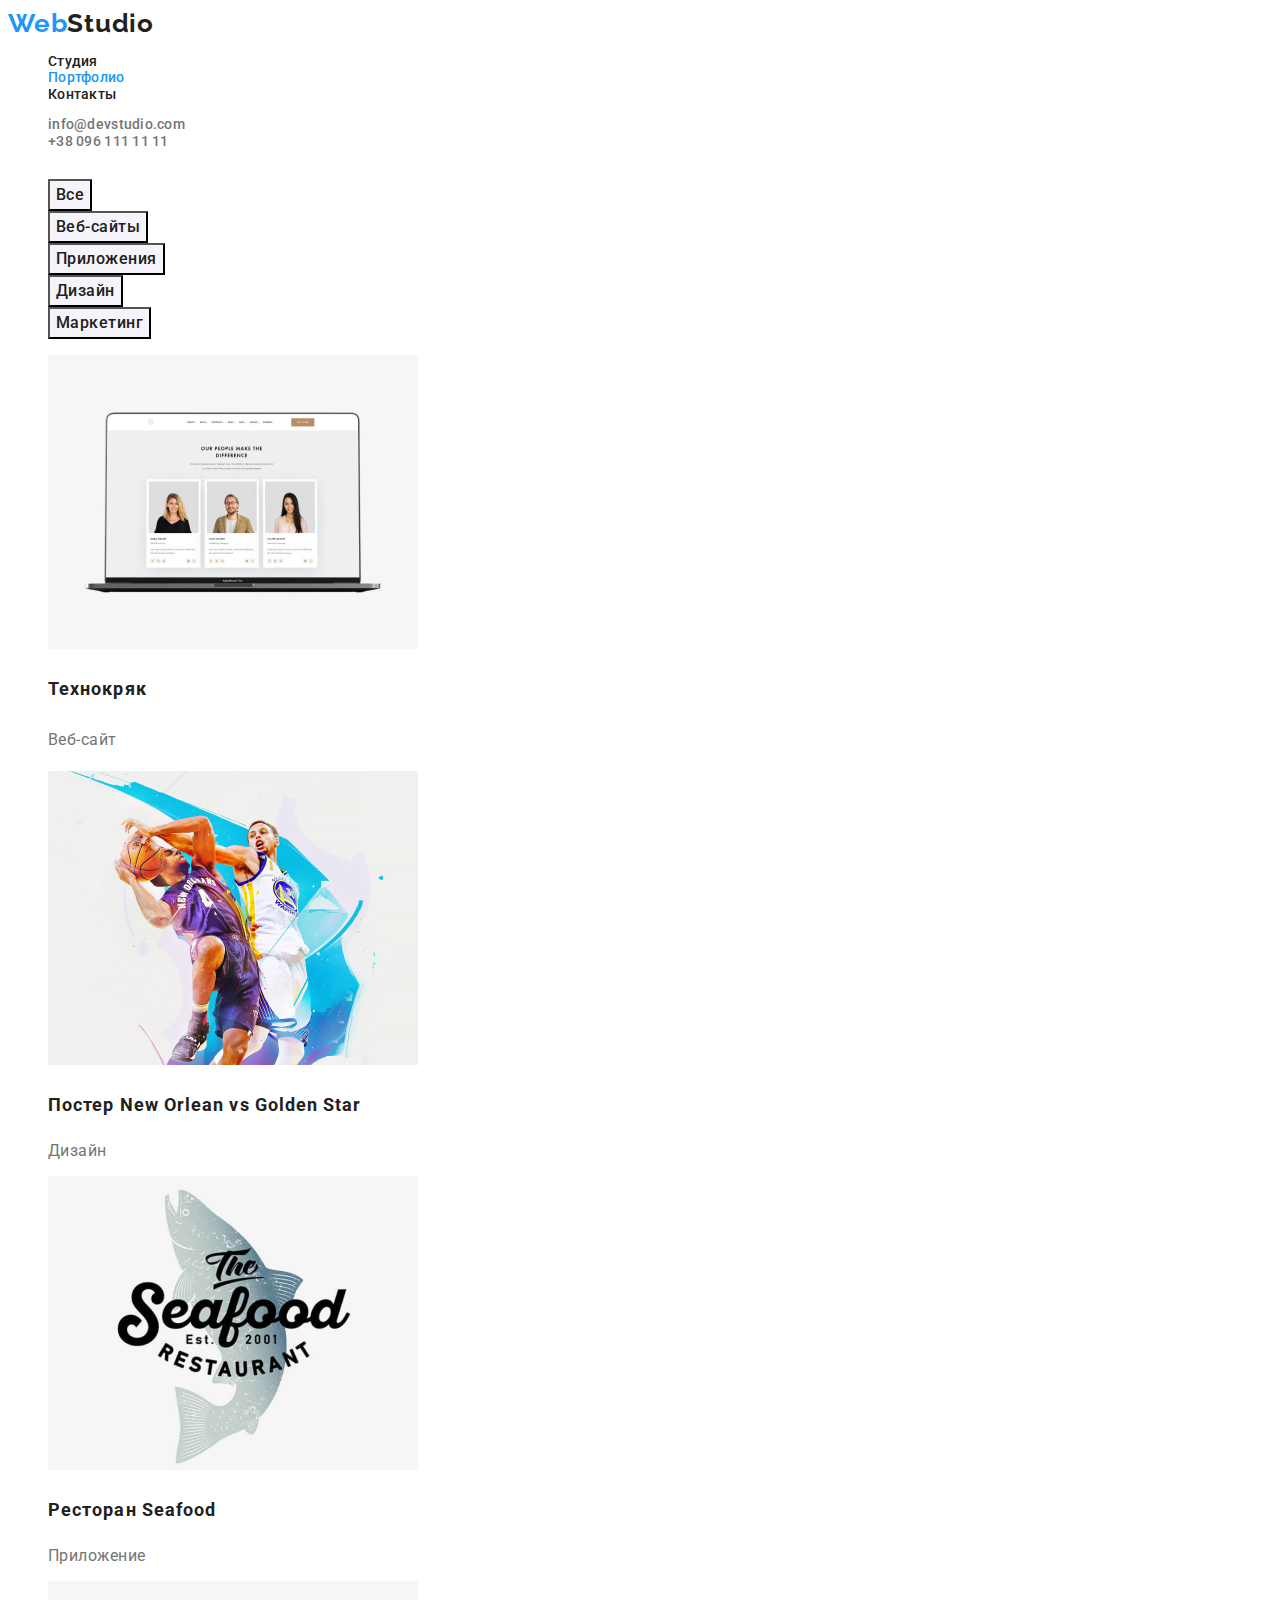
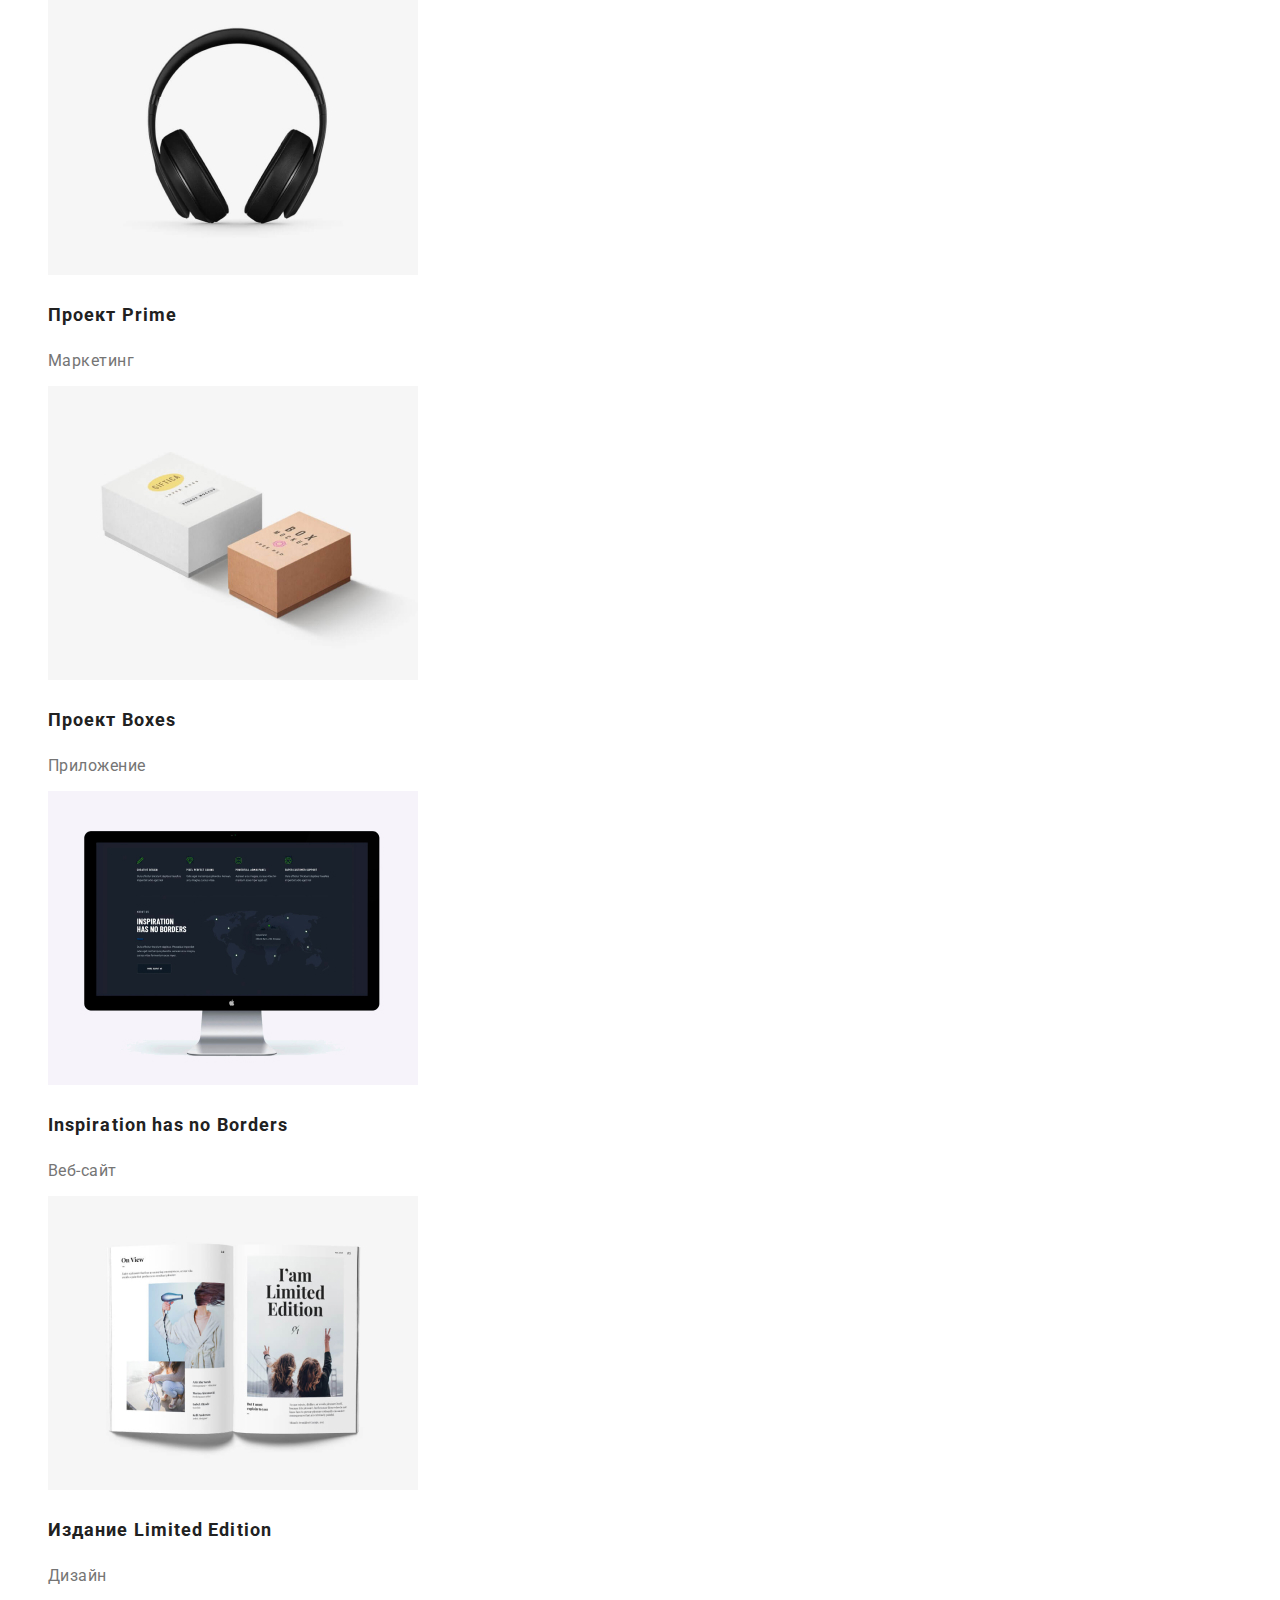
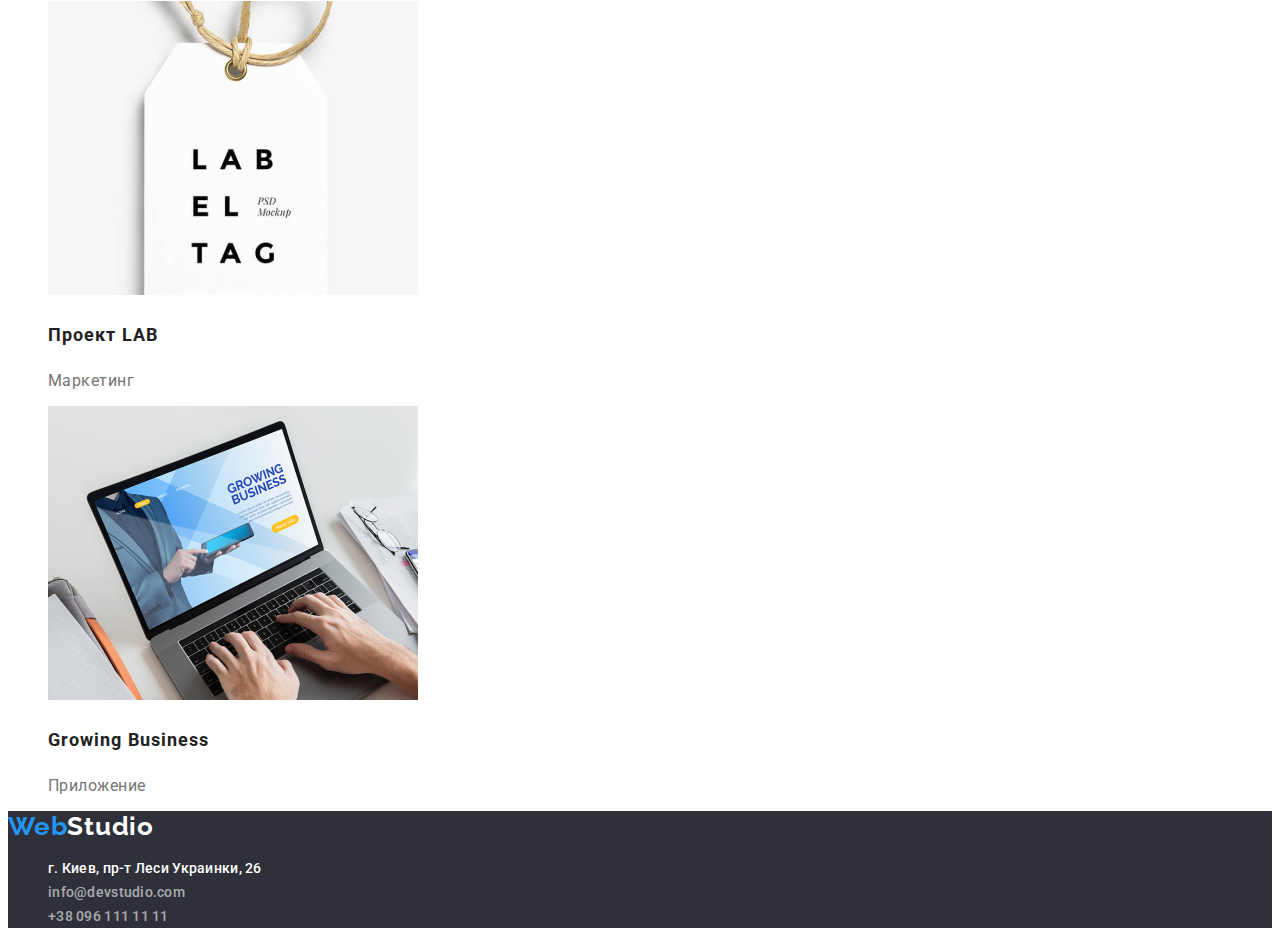
==== portfolio.html @ 6da83bcd "start" ====
<!DOCTYPE html>
<html lang="ru">
<head>
    <meta charset="UTF-8">
    <meta name="viewport" content="width=device-width, initial-scale=1.0">
    <title>HTML</title>
    <link rel="preconnect" href="https://fonts.gstatic.com">
    <link rel="preconnect" href="https://fonts.gstatic.com">
    <link href="https://fonts.googleapis.com/css2?family=Raleway:wght@700&family=Roboto:wght@400;500;700;900&display=swap" rel="stylesheet">
    <link rel="stylesheet" href="./css/style.css">    
</head>
<body>
    <!--Хедер-->
    <header class="page-header">        
        <nav>
            <a class="logo" href=""><span class="logo-blue">Web</span><span class="logo-black">Studio</span></a>
            <ul class="site-nav list">                
                <li><a href="./index.html" class="link">Студия</a></li>
                <li><a href="" class="link current">Портфолио</a></li>
                <li><a href="" class="link">Контакты</a></li>
            </ul>
        </nav>
        <ul class="auth-nav list">
           <li><a href="info@devstudio.com"  class="link">info@devstudio.com</a></li>
           <li><a href="tel:+380961111111"  class="link">+38 096 111 11 11</a></li>
        </ul>

    </header>
    <main>
        <!--Портфолио-->
        <section  class="section">
            <h2 class="section-title"></h2>
            <ul class="site-buttons list">                
                <li><button type="button" class="button"><span>Все</span></button></li>
                <li><button type="button" class="button"><span>Веб-сайты</span></button></li>
                <li><button type="button" class="button"><span>Приложения</span></button></li>
                <li><button type="button" class="button"><span>Дизайн</span></button></li>
                <li><button type="button" class="button"><span>Маркетинг</span></button></li>
            </ul>
            <ul>
                <li>
                    <img src="images/project-tehnokryak.jpg" alt="Технокряк" width="370">
                   <div>
                        <h3 class="section-title-progects">Технокряк</h3>
                        <p class="section-progects-content">Веб-сайт</p>                        
                    </div>
                </li>
                <li>
                    <img src="images/project-New-Orlean-vs-Golden-Star.jpg" alt="Постер New Orlean vs Golden Star" width="370">
                   <div>
                        <h3 class="section-title-progects">Постер New Orlean vs Golden Star</h3>
                        <p>Дизайн</p>                       
                    </div>
                </li>
                <li>
                    <img src="images/project-restoran-Seafood.jpg" alt="Ресторан Seafood" width="370">
                   <div>
                        <h3 class="section-title-progects">Ресторан Seafood</h3>
                        <p>Приложение</p>                        
                    </div>
                </li>
                <li>
                    <img src="images/project-Prime.jpg" alt="Проект Prime" width="370">
                   <div>
                        <h3 class="section-title-progects">Проект Prime</h3>
                        <p>Маркетинг</p>                        
                    </div>
                </li>
                <li>
                    <img src="images/project-Boxes.jpg" alt="Проект Boxes" width="370">
                   <div>
                        <h3 class="section-title-progects">Проект Boxes</h3>
                        <p>Приложение</p>                        
                    </div>
                </li>
                <li>
                    <img src="images/project-Inspiration-has-no-Borders.jpg" alt="Inspiration has no Borders" width="370">
                   <div>
                        <h3 class="section-title-progects">Inspiration has no Borders</h3>
                        <p>Веб-сайт</p>                        
                    </div>
                </li>
                <li>
                    <img src="images/project-izdanie-Limited-Edition.jpg" alt="Издание Limited Edition" width="370">
                   <div>
                        <h3 class="section-title-progects">Издание Limited Edition</h3>
                        <p>Дизайн</p>                        
                    </div>
                </li>
                <li>
                    <img src="images/project-LAB.jpg" alt="Проект LAB" width="370">
                   <div>
                        <h3 class="section-title-progects">Проект LAB</h3>
                        <p>Маркетинг</p>                        
                    </div>
                </li>
                <li>
                    <img src="images/project-Growing-Business.jpg" alt="Growing Business" width="370">
                   <div>
                        <h3 class="section-title-progects">Growing Business</h3>
                        <p>Приложение</p>                        
                    </div>
                </li>
            </ul>
           
        </section>
    </main>
    <!--Подвал-->
    <footer class="page-footer">
        <a class="logo" href=""><span class="logo-blue">Web</span><span class="logo-white">Studio</span></a>
        <address>
            <ul class="footer list">
                 <li><a href="" class="address-link">г. Киев, пр-т Леси Украинки, 26</a></li>                    
                <li><a href="info@devstudio.com" class="link">info@devstudio.com</a></li>
                <li><a href="tel:+380961111111" class="link">+38 096 111 11 11</a></li>
            </ul>
        </address>
    </footer>
</body>
</html>
---- css/style.css ----
/*Цвет лого
черный #000000
синий #2196F3*/

/*цвет основного текста #757575 */

/* Вторичный текст #212121 */

/* фон секции Хедер, карточки команды #FFFFFF */

/*цвет акцента #2196F3 */

/* фон секций Особенности Чем мы занимаемся #E5E5E5
*/

/*вторичный цвет секция наша команда #F5F4FA */

/* задний фон */

/* фон секции Герой, Футер #2F303A */




/* foter
адрес #FFFFFF 100%
ссылки #FFFFFF 60% = rgba(255,255,255,0.6)
*/

:root{
    --primary-text-color: #757575;
    --title-text-color: #212121;
    --blue-color: #2196F3;
    --footer-link: rgba(255,255,255,0.6);
    --primary-white-color: #FFFFFF; 
    --secondary--white-color: #F5F4FA;   
    --third-white-color: #E5E5E5;
    --primary-black-color: #2F303A;
}

body {
    font-family: 'Roboto', 'Roboto Condensed', 'Merriweather Sans', 'Arial', 'Helvetica', 'Tahoma', sans-serif;
    font-weight: normal;
    letter-spacing: 0.03em;
    color: var(--primary-text-color);
    background-color: var(--primary-white-color);
    
}

.logo {
    font-family: 'Raleway', 'EB Garamond', 'Libre Baskerville', serif;
    font-weight: 700;
    font-size: 26px;
    line-height: 1.1925;
    letter-spacing: 0.03em;
}
.page-header .logo-blue { 
    color: var(--blue-color); 
}
.page-header .logo-black {
    color: var(--title-text-color);
 }
.page-footer .logo-blue { 
    color: var(--blue-color);
}
.page-footer .logo-white {
    color: var(--primary-white-color);
 }

ul { list-style: none; }

a { text-decoration: none; } 

/* Site nav */

.list{
    font-weight: 500;
    font-size: 14px;
    line-height: 1.172;
    letter-spacing: 0.02em;
}

.site-nav .link {
    color: var(--title-text-color);
}

.site-nav .link:hover,
.site-nav .link:focus {
    color: var(--blue-color);
}

.site-nav .link.current {
    color: var(--blue-color);
}

.auth-nav .link {
    color: var(--primary-text-color);
}

.auth-nav .link:hover,
.auth-nav .link:focus {
    color: var(--blue-color);
}

/* Hero */

.hero-title {
    font-weight: 900;
    font-size: 44px;
    line-height: 1.364;
    letter-spacing: 0.06em;
    text-transform: uppercase;
    text-align: center;
    color: var(--primary-white-color); 
}

.hero {
    background-color: var(--primary-black-color);
}

/*Button*/


.hero .button,
.hero > span {
    font-family: inherit;
    font-style: normal;
    font-weight: 700;
    font-size: 16px;
    line-height: 1.875;
    letter-spacing: 0.06em; 
    color: var(--primary-white-color);
    background-color: var(--blue-color);
       
}

.hero .button:hover,
.hero .button:focus {
    color: var(--title-text-color);
    background-color: var(--secondary--white-color);
}

/* Features */

.feature-list .title {
    font-weight: 700;
    font-size: 14px;
    line-height: 1.14286;
    text-transform:uppercase;
    color: var(--title-text-color);
    
}

.feature-list .text{
    font-size: 14px;
    line-height: 1.7143;   
}

.section.features,
.section.progects {
    background-color: var(--primary-white-color);
}

/* Чем мы занимаемcя */
.section-title {
    font-weight: 700;
    font-size: 36px;
    line-height: 1.166666666;
    text-align: center;
    color: var(--title-text-color);
}

/* Team */

.card .name{
    font-weight: 500;
    font-size: 16px;
    line-height: 1.1875;
    color: var(--title-text-color);
}

.card .position{
    font-size: 16px;
    line-height: 1.1875;
}
section.team {
    background-color: var(--secondary--white-color);
}

section .card {
    background-color: var(--primary-white-color);
}

/* Footer */

.footer {
    font-style: normal;
    font-size: 14px;
    line-height: 1.7143;
}
.footer .address-link {
    color: var(--primary-white-color);
}
.footer .link {
    color: var(--footer-link);
}

.page-footer {
    background-color: var(--primary-black-color);
}

/* Page-2*/

/* Чем мы занимаемcя */
 
.site-buttons .button,
.site-buttons > span {
    font-family: inherit;
    font-style: normal;
    font-weight: 500;
    font-size: 16px;
    line-height: 1.625;
    letter-spacing: 0.03em;
    color: var(--title-text-color);
    background-color: var(--secondary--white-color);
        
}

 .site-buttons .button:hover,
 .site-buttons .button:focus {
    color: var(--primary-white-color);
    background-color: var(--blue-color);
}

/* Портфолио */

.section-title-progects {
    font-weight: 700;
    font-size: 18px;
    line-height: 2;
    letter-spacing: 0.06em;
    color: var(--title-text-color);
     
}

.section-progects-content{
    font-size: 16px;
    line-height: 1.875;
}
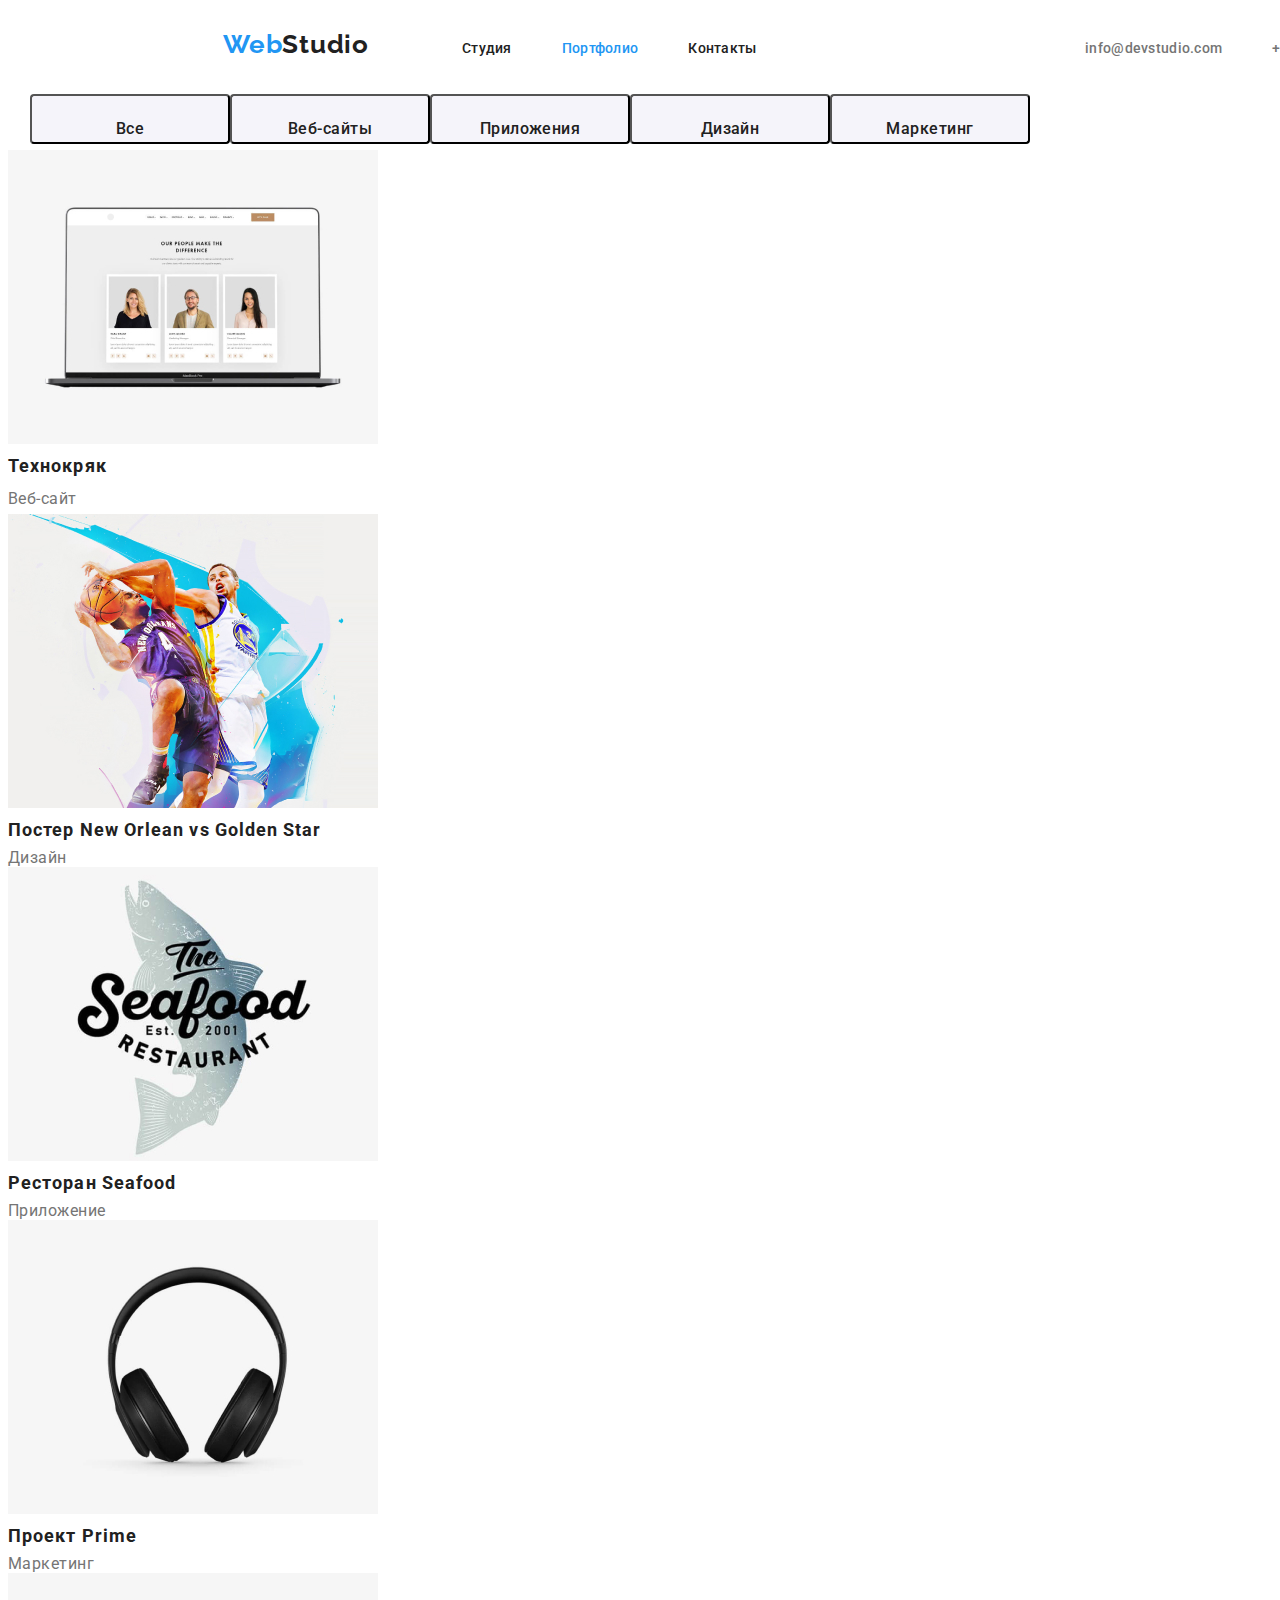
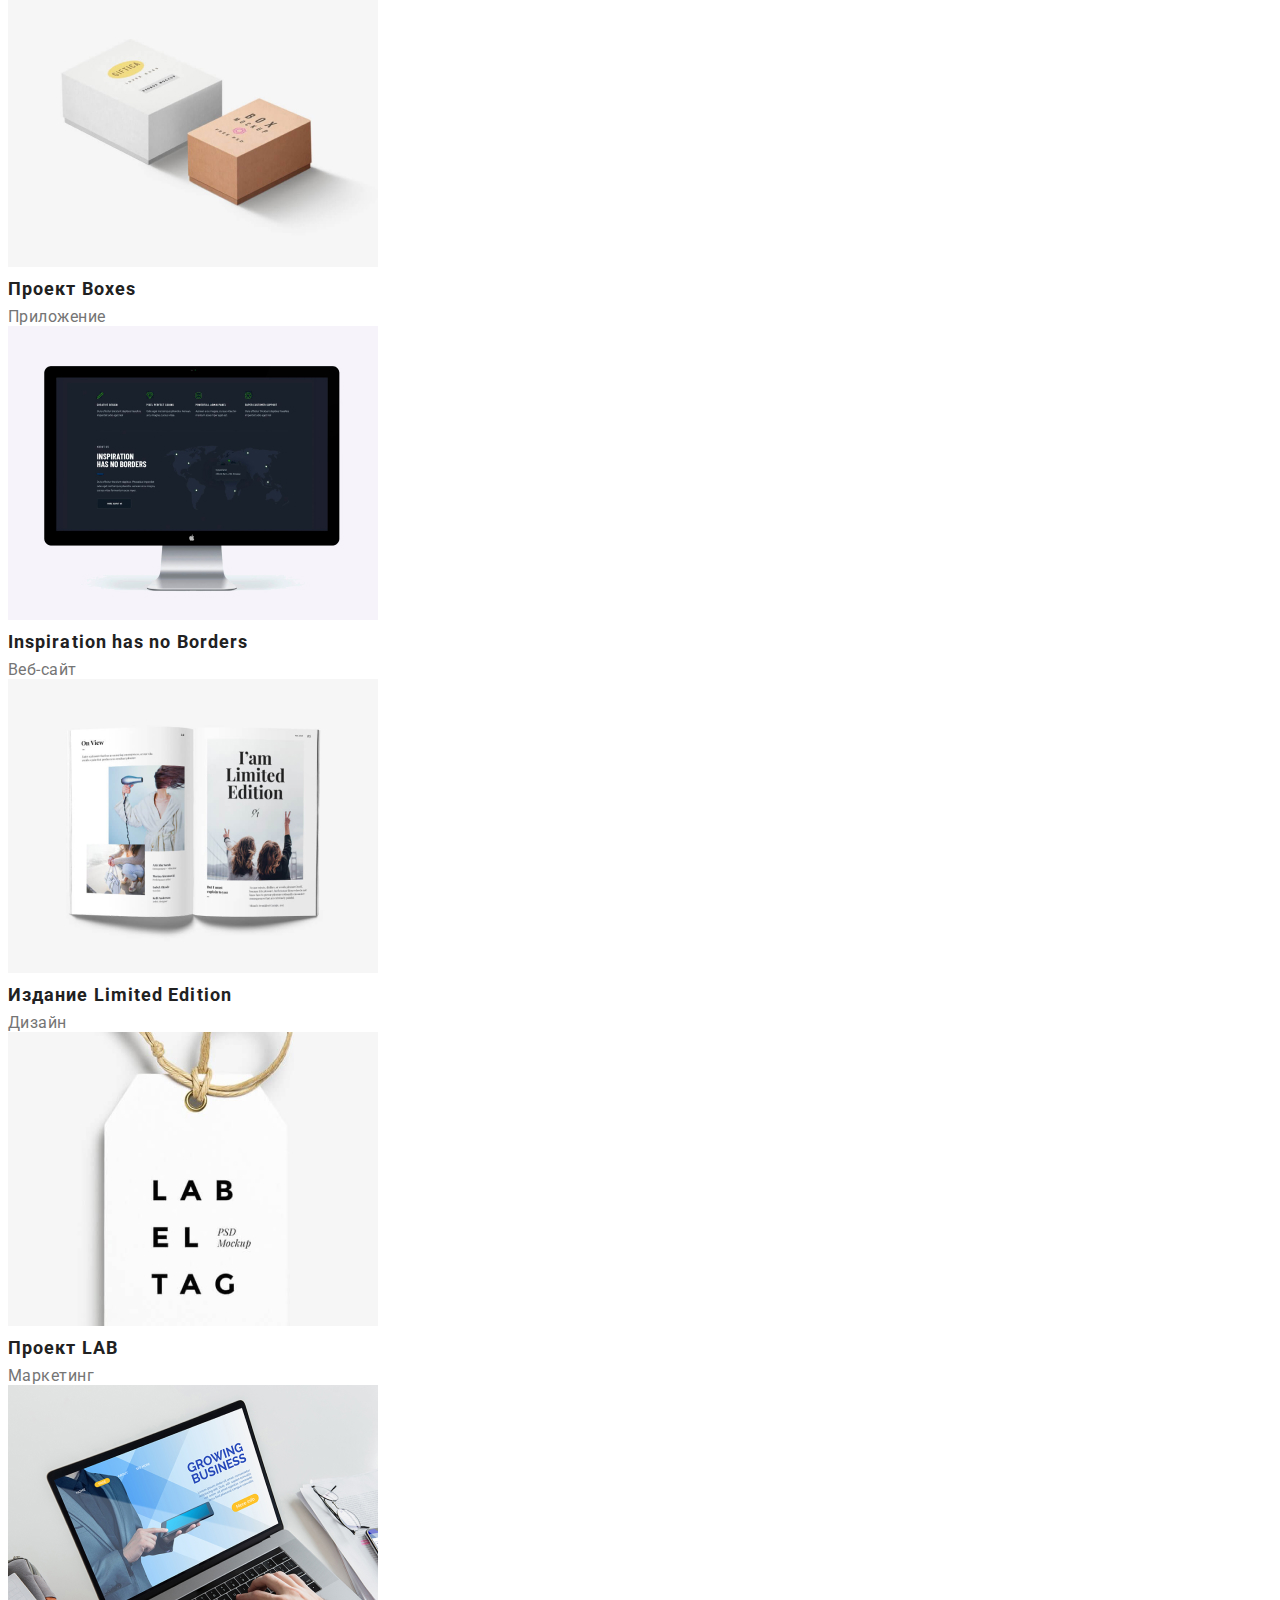
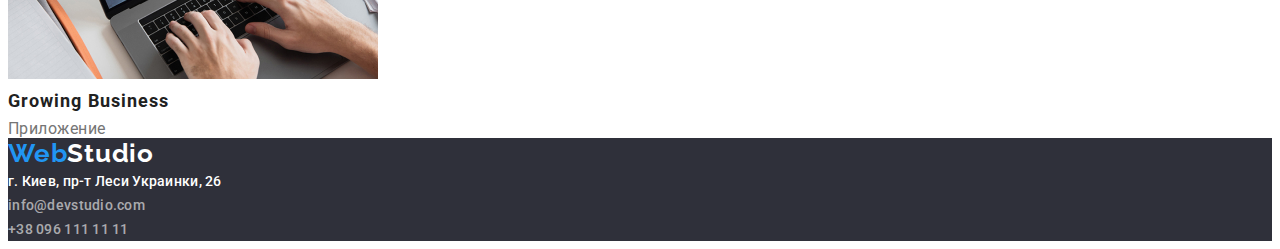
==== commit 00e36928: "flex (fatures)" ====
--- a/portfolio.html
+++ b/portfolio.html
@@ -12,18 +12,19 @@
 <body>
     <!--Хедер-->
     <header class="page-header">        
-        <nav>
+        <nav class="main-nav">
             <a class="logo" href=""><span class="logo-blue">Web</span><span class="logo-black">Studio</span></a>
             <ul class="site-nav list">                
-                <li><a href="./index.html" class="link">Студия</a></li>
-                <li><a href="" class="link current">Портфолио</a></li>
-                <li><a href="" class="link">Контакты</a></li>
+                <li class="item"><a href="./index.html" class="link">Студия</a></li>
+                <li class="item"><a href="" class="link current">Портфолио</a></li>
+                <li class="item"><a href="" class="link">Контакты</a></li>
             </ul>
+            <ul class="auth-nav list">
+                <li class="item"><a href="info@devstudio.com"  class="link">info@devstudio.com</a></li>
+                <li class="item"><a href="tel:+380961111111"  class="link">+38 096 111 11 11</a></li>
+             </ul>
         </nav>
-        <ul class="auth-nav list">
-           <li><a href="info@devstudio.com"  class="link">info@devstudio.com</a></li>
-           <li><a href="tel:+380961111111"  class="link">+38 096 111 11 11</a></li>
-        </ul>
+        
 
     </header>
     <main>
--- a/css/style.css
+++ b/css/style.css
@@ -26,6 +26,24 @@
 адрес #FFFFFF 100%
 ссылки #FFFFFF 60% = rgba(255,255,255,0.6)
 */
+
+html {
+    box-sizing: border-box;
+}
+*,
+*::before,
+*::after {
+    box-sizing: inherit;
+}
+
+h1,
+h2,
+h3,
+p,
+li {
+    margin: 0;
+    padding: 0;
+}
 
 :root{
     --primary-text-color: #757575;
@@ -47,6 +65,10 @@
     
 }
 
+.page-header {
+    display: flexbox;
+    justify-content: center;
+}
 .logo {
     font-family: 'Raleway', 'EB Garamond', 'Libre Baskerville', serif;
     font-weight: 700;
@@ -67,11 +89,45 @@
     color: var(--primary-white-color);
  }
 
-ul { list-style: none; }
+ul {
+    padding: 0;
+    margin: 0;
+    list-style: none;
+}
 
 a { text-decoration: none; } 
 
 /* Site nav */
+
+.page-header {
+    width: 1600px;
+}
+
+.main-nav {
+    display: flex;
+    align-items: baseline;    
+    margin-left: 215px;
+    margin-right: 215px;    
+}
+
+.site-nav {
+    display: flex; 
+    margin-left: 93px;
+
+}
+
+.site-nav .item + .item {    
+    margin-left: 50px;
+}
+
+.auth-nav {
+    display: flex;  
+    margin-left: auto;   
+}
+
+.auth-nav .item + .item {    
+    margin-left: 50px;
+}
 
 .list{
     font-weight: 500;
@@ -81,6 +137,10 @@
 }
 
 .site-nav .link {
+    display: block;
+    padding-top: 32px;
+    padding-bottom: 32px;
+
     color: var(--title-text-color);
 }
 
@@ -114,12 +174,31 @@
     color: var(--primary-white-color); 
 }
 
-.hero {
+.hero {    
+    width: 1600px;
+    height: 600;
+    
+    display: box;
+    justify-content: center;
+
     background-color: var(--primary-black-color);
 }
 
+.section .hero {
+    display: box;
+
+}
+
 /*Button*/
 
+.button {
+    display: flexbox;
+    justify-content: center;
+    padding: 20px 40px;
+    width: 200px;
+    height: 50px;
+    border-radius: 4px;
+}
 
 .hero .button,
 .hero > span {
@@ -131,16 +210,50 @@
     letter-spacing: 0.06em; 
     color: var(--primary-white-color);
     background-color: var(--blue-color);
+
+    display: flexbox;
+    justify-content: center;
+    padding: 10px 32px;
+    border-radius: 4px;
+    
        
 }
+
 
 .hero .button:hover,
 .hero .button:focus {
     color: var(--title-text-color);
     background-color: var(--secondary--white-color);
+
+    display: flexbox;
+    justify-content: center;
+    padding: 20px 40px;
+    border-radius: 4px;
 }
 
 /* Features */
+.feature-list {
+    display: flex;
+    flex-wrap: wrap;
+    width: 1600px;
+    margin-top: 94px;
+    margin-bottom: 94px;
+    margin-left: 215px;
+    margin-right: 215px;
+}
+
+.features .card {
+    width:270px;
+    height: 101px;
+}
+
+.features .card + .card {
+    margin-left: 30px;
+}
+
+.features .title {
+    margin-bottom: 10px;
+}
 
 .feature-list .title {
     font-weight: 700;
@@ -230,6 +343,12 @@
  .site-buttons .button:focus {
     color: var(--primary-white-color);
     background-color: var(--blue-color);
+    
+}
+.site-buttons {
+    display: flex;
+    align-items: center;
+    padding: 6px 22px;
 }
 
 /* Портфолио */
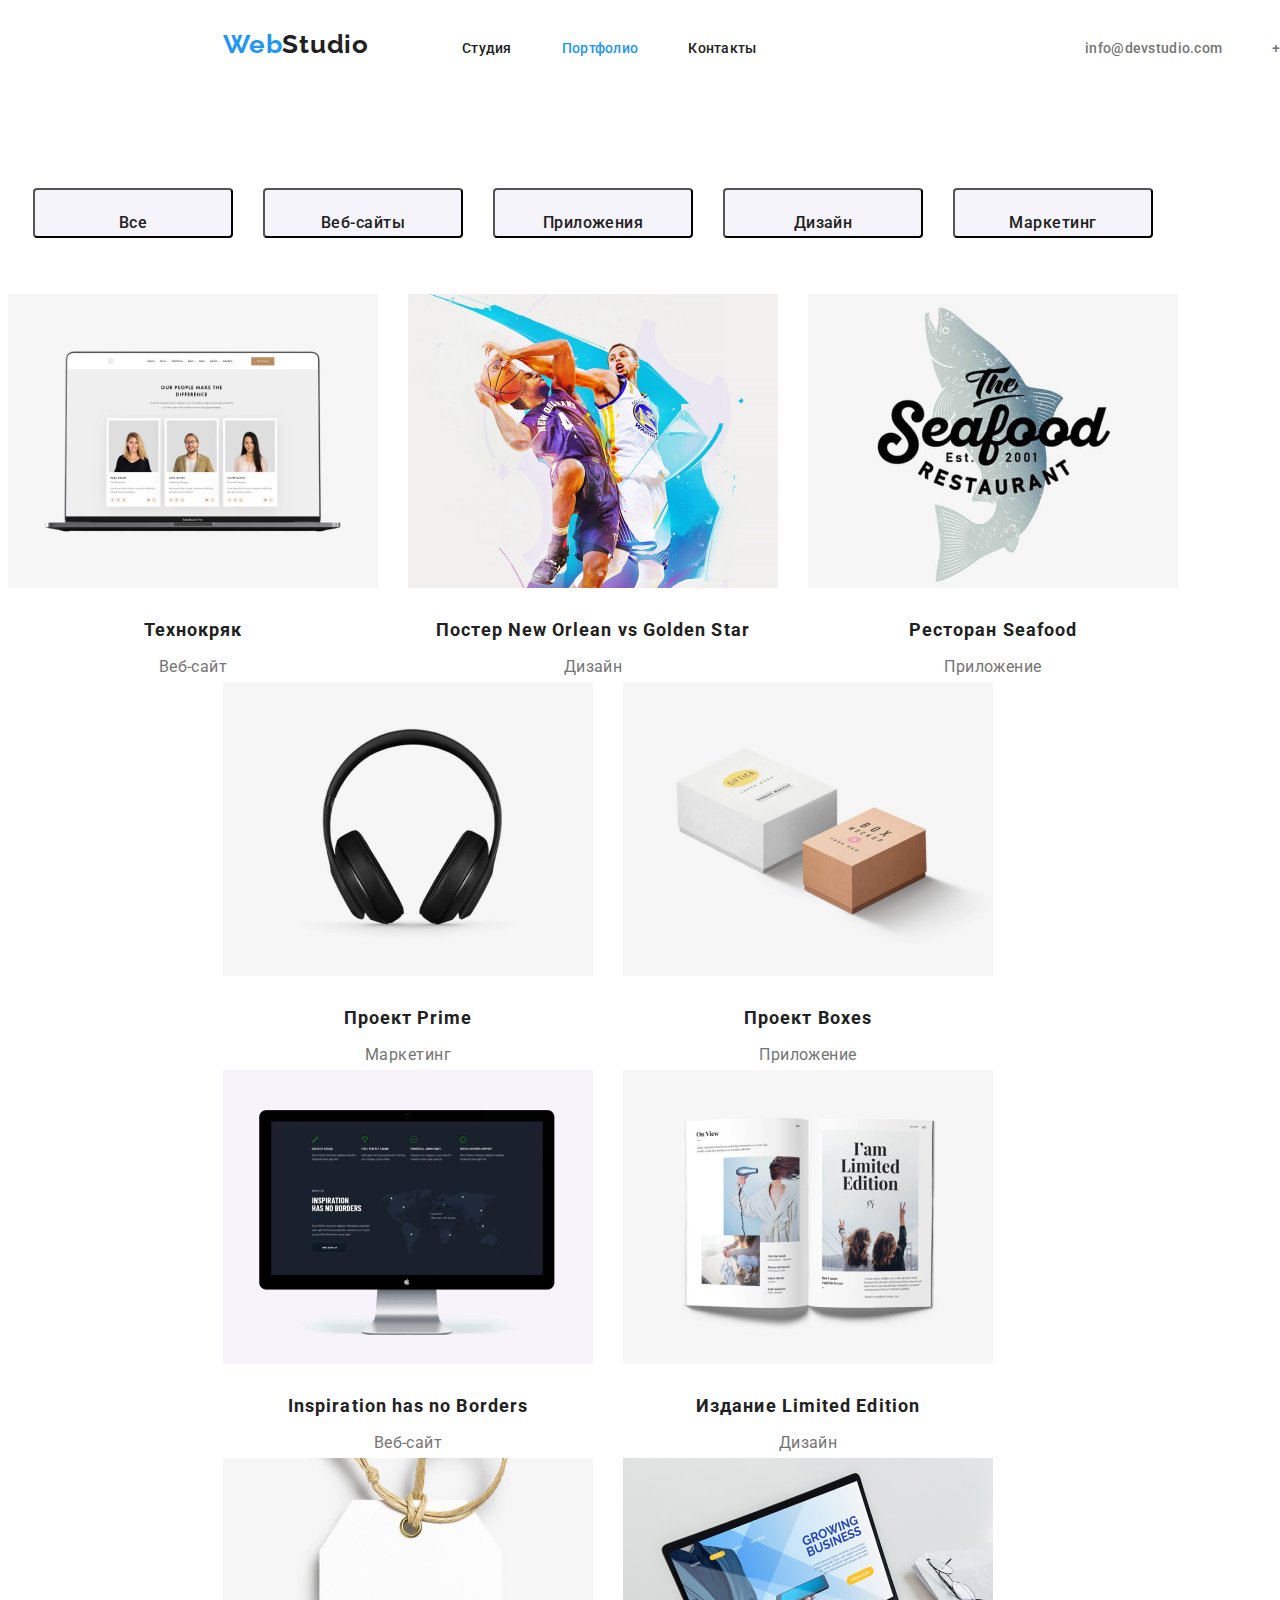
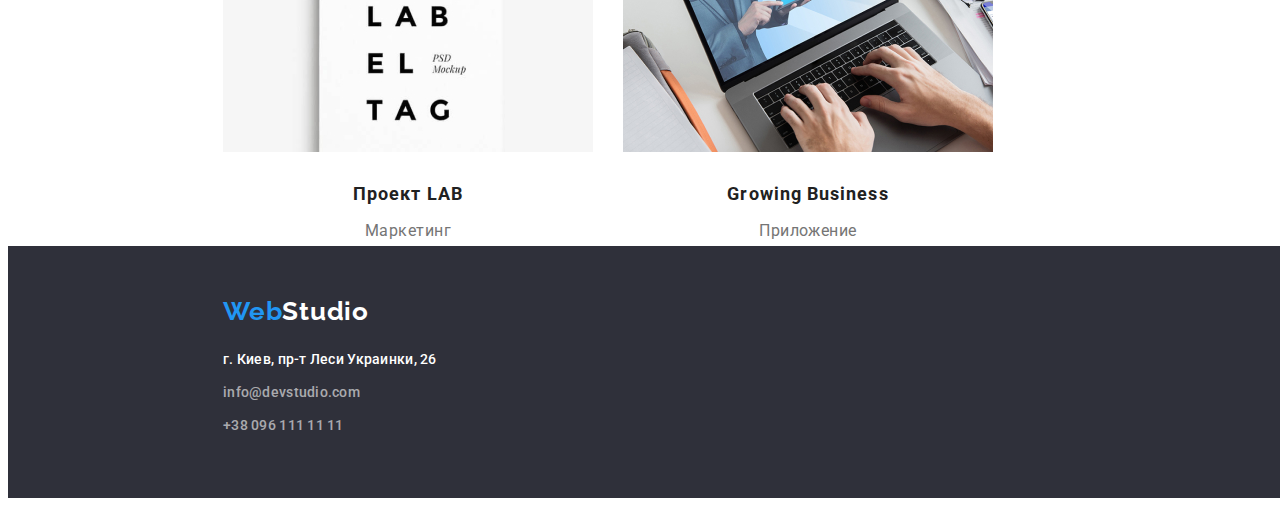
==== commit 65d844c1: "flex" ====
--- a/portfolio.html
+++ b/portfolio.html
@@ -14,11 +14,13 @@
     <header class="page-header">        
         <nav class="main-nav">
             <a class="logo" href=""><span class="logo-blue">Web</span><span class="logo-black">Studio</span></a>
+            
             <ul class="site-nav list">                
                 <li class="item"><a href="./index.html" class="link">Студия</a></li>
                 <li class="item"><a href="" class="link current">Портфолио</a></li>
                 <li class="item"><a href="" class="link">Контакты</a></li>
             </ul>
+
             <ul class="auth-nav list">
                 <li class="item"><a href="info@devstudio.com"  class="link">info@devstudio.com</a></li>
                 <li class="item"><a href="tel:+380961111111"  class="link">+38 096 111 11 11</a></li>
@@ -29,7 +31,7 @@
     </header>
     <main>
         <!--Портфолио-->
-        <section  class="section">
+        <section  class="section portfolio">
             <h2 class="section-title"></h2>
             <ul class="site-buttons list">                
                 <li><button type="button" class="button"><span>Все</span></button></li>
@@ -39,67 +41,67 @@
                 <li><button type="button" class="button"><span>Маркетинг</span></button></li>
             </ul>
             <ul>
-                <li>
+                <li class="section-card">
                     <img src="images/project-tehnokryak.jpg" alt="Технокряк" width="370">
                    <div>
                         <h3 class="section-title-progects">Технокряк</h3>
                         <p class="section-progects-content">Веб-сайт</p>                        
                     </div>
                 </li>
-                <li>
+                <li class="section-card">
                     <img src="images/project-New-Orlean-vs-Golden-Star.jpg" alt="Постер New Orlean vs Golden Star" width="370">
                    <div>
                         <h3 class="section-title-progects">Постер New Orlean vs Golden Star</h3>
-                        <p>Дизайн</p>                       
+                        <p class="section-progects-content">Дизайн</p>                       
                     </div>
                 </li>
-                <li>
+                <li class="section-card">
                     <img src="images/project-restoran-Seafood.jpg" alt="Ресторан Seafood" width="370">
                    <div>
                         <h3 class="section-title-progects">Ресторан Seafood</h3>
-                        <p>Приложение</p>                        
+                        <p class="section-progects-content">Приложение</p>                        
                     </div>
                 </li>
-                <li>
+                <li class="section-card">
                     <img src="images/project-Prime.jpg" alt="Проект Prime" width="370">
                    <div>
                         <h3 class="section-title-progects">Проект Prime</h3>
-                        <p>Маркетинг</p>                        
+                        <p class="section-progects-content">Маркетинг</p>                        
                     </div>
                 </li>
-                <li>
+                <li class="section-card">
                     <img src="images/project-Boxes.jpg" alt="Проект Boxes" width="370">
                    <div>
                         <h3 class="section-title-progects">Проект Boxes</h3>
-                        <p>Приложение</p>                        
+                        <p class="section-progects-content">Приложение</p>                        
                     </div>
                 </li>
-                <li>
+                <li class="section-card">
                     <img src="images/project-Inspiration-has-no-Borders.jpg" alt="Inspiration has no Borders" width="370">
                    <div>
                         <h3 class="section-title-progects">Inspiration has no Borders</h3>
-                        <p>Веб-сайт</p>                        
+                        <p class="section-progects-content">Веб-сайт</p>                        
                     </div>
                 </li>
-                <li>
+                <li class="section-card">
                     <img src="images/project-izdanie-Limited-Edition.jpg" alt="Издание Limited Edition" width="370">
                    <div>
                         <h3 class="section-title-progects">Издание Limited Edition</h3>
-                        <p>Дизайн</p>                        
+                        <p class="section-progects-content">Дизайн</p>                        
                     </div>
                 </li>
-                <li>
+                <li class="section-card">
                     <img src="images/project-LAB.jpg" alt="Проект LAB" width="370">
                    <div>
                         <h3 class="section-title-progects">Проект LAB</h3>
-                        <p>Маркетинг</p>                        
+                        <p class="section-progects-content">Маркетинг</p>                        
                     </div>
                 </li>
-                <li>
+                <li class="section-card">
                     <img src="images/project-Growing-Business.jpg" alt="Growing Business" width="370">
                    <div>
                         <h3 class="section-title-progects">Growing Business</h3>
-                        <p>Приложение</p>                        
+                        <p class="section-progects-content">Приложение</p>                        
                     </div>
                 </li>
             </ul>
--- a/css/style.css
+++ b/css/style.css
@@ -29,6 +29,8 @@
 
 html {
     box-sizing: border-box;
+   margin:0:
+    padding: 0;
 }
 *,
 *::before,
@@ -40,7 +42,10 @@
 h2,
 h3,
 p,
-li {
+ul,
+li,
+img,
+a {
     margin: 0;
     padding: 0;
 }
@@ -57,6 +62,8 @@
 }
 
 body {
+    width: 1600px;
+
     font-family: 'Roboto', 'Roboto Condensed', 'Merriweather Sans', 'Arial', 'Helvetica', 'Tahoma', sans-serif;
     font-weight: normal;
     letter-spacing: 0.03em;
@@ -165,6 +172,7 @@
 /* Hero */
 
 .hero-title {
+    display: block;
     font-weight: 900;
     font-size: 44px;
     line-height: 1.364;
@@ -174,26 +182,27 @@
     color: var(--primary-white-color); 
 }
 
-.hero {    
+.hero {  
+  
+    display: box;
+    justify-content: center;
     width: 1600px;
-    height: 600;
-    
-    display: box;
-    justify-content: center;
+    height: 900px;
+    padding-top: 200px;
+    padding-bottom: 200px;
 
     background-color: var(--primary-black-color);
 }
 
-.section .hero {
-    display: box;
-
-}
+
 
 /*Button*/
 
 .button {
     display: flexbox;
     justify-content: center;
+    margin-left: auto;
+    margin-right: auto;
     padding: 20px 40px;
     width: 200px;
     height: 50px;
@@ -275,17 +284,85 @@
 }
 
 /* Чем мы занимаемcя */
-.section-title {
+
+.section .progects {
+    display: box;
+
+}
+
+.progects .section-title {    
+    
+    margin-bottom: 50px;   
+    text-align: center;
+
     font-weight: 700;
     font-size: 36px;
     line-height: 1.166666666;
+    
+    color: var(--title-text-color);
+}
+
+.progects-pictures {
+    display: flex;
+    justify-content: center;
+}
+
+.progects-pictures li + li {
+    margin-left: 30px;
+}
+
+.section.progects {
+    margin-bottom: 94px;   
+
+}
+
+/* Team */
+
+.section.team {
+    display: block; 
+    justify-content: center;   
+    padding-top: 94px;
+    padding-bottom: 94px;
+}
+
+.team .section-title {
+    display: block;
+    
+    text-align: center; 
+    width: 270px;   
+    margin-bottom: 50px;
+    margin-left: auto;
+    margin-right: auto;
+
+    font-weight: 700;
+    font-size: 36px;
+    line-height: 1.166666666;
+    
+    color: var(--title-text-color);
+}
+
+.team-cards li {
+    display: block;
+    width: 270px;  
     text-align: center;
-    color: var(--title-text-color);
-}
-
-/* Team */
+
+}
+
+.team-cards {
+    display: flex;
+    justify-content: center;
+}
+
+.team-cards li + li {
+    margin-left: 30px;
+}
+.team-cards img {
+    padding-bottom: 0px;
+}
 
 .card .name{
+    
+    padding-bottom: 10px;
     font-weight: 500;
     font-size: 16px;
     line-height: 1.1875;
@@ -301,16 +378,42 @@
 }
 
 section .card {
+    padding-top: 30px;
+    padding-bottom: 30px;
     background-color: var(--primary-white-color);
 }
 
 /* Footer */
 
-.footer {
+.page-footer {
+    height: 252px;
+}
+ 
+.page-footer .logo {
+    display: block;
+    padding-top: 50px;
+    padding-bottom: 20px;
+}
+
+.footer {    
+    margin-bottom: 60px;
     font-style: normal;
     font-size: 14px;
     line-height: 1.7143;
 }
+
+.footer li + li {
+    display: block;
+    margin-top: 9px;
+}
+
+.page-footer .logo,
+.page-footer .footer {
+    margin-left: 215px;
+ 
+ }
+ 
+ 
 .footer .address-link {
     color: var(--primary-white-color);
 }
@@ -353,16 +456,56 @@
 
 /* Портфолио */
 
+/*Buttons*/
+.site-buttons {
+    display: flex;
+    justify-content: center;
+    margin-top: 94px;
+    margin-bottom: 50px;
+}
+
+.site-buttons li + li {
+    margin-left: 30px;
+}
+
+
+/*Portfolio*/
+
+.section .portfolio {
+    display: box;
+    
+    width: 1170px;
+    /*height: 1360px;*/
+    
+}
+
+
 .section-title-progects {
+    text-align: center;
+    margin-top: 20px;
+    margin-bottom: 4px;
     font-weight: 700;
     font-size: 18px;
     line-height: 2;
     letter-spacing: 0.06em;
+
     color: var(--title-text-color);
      
 }
 
 .section-progects-content{
+    text-align: center;
     font-size: 16px;
     line-height: 1.875;
+}
+
+.portfolio ul{
+    display: flex;
+    flex-wrap: wrap;
+    justify-content: center;
+    width: 1170px;
+}
+
+.portfolio li + li {
+    margin-left: 30px;
 }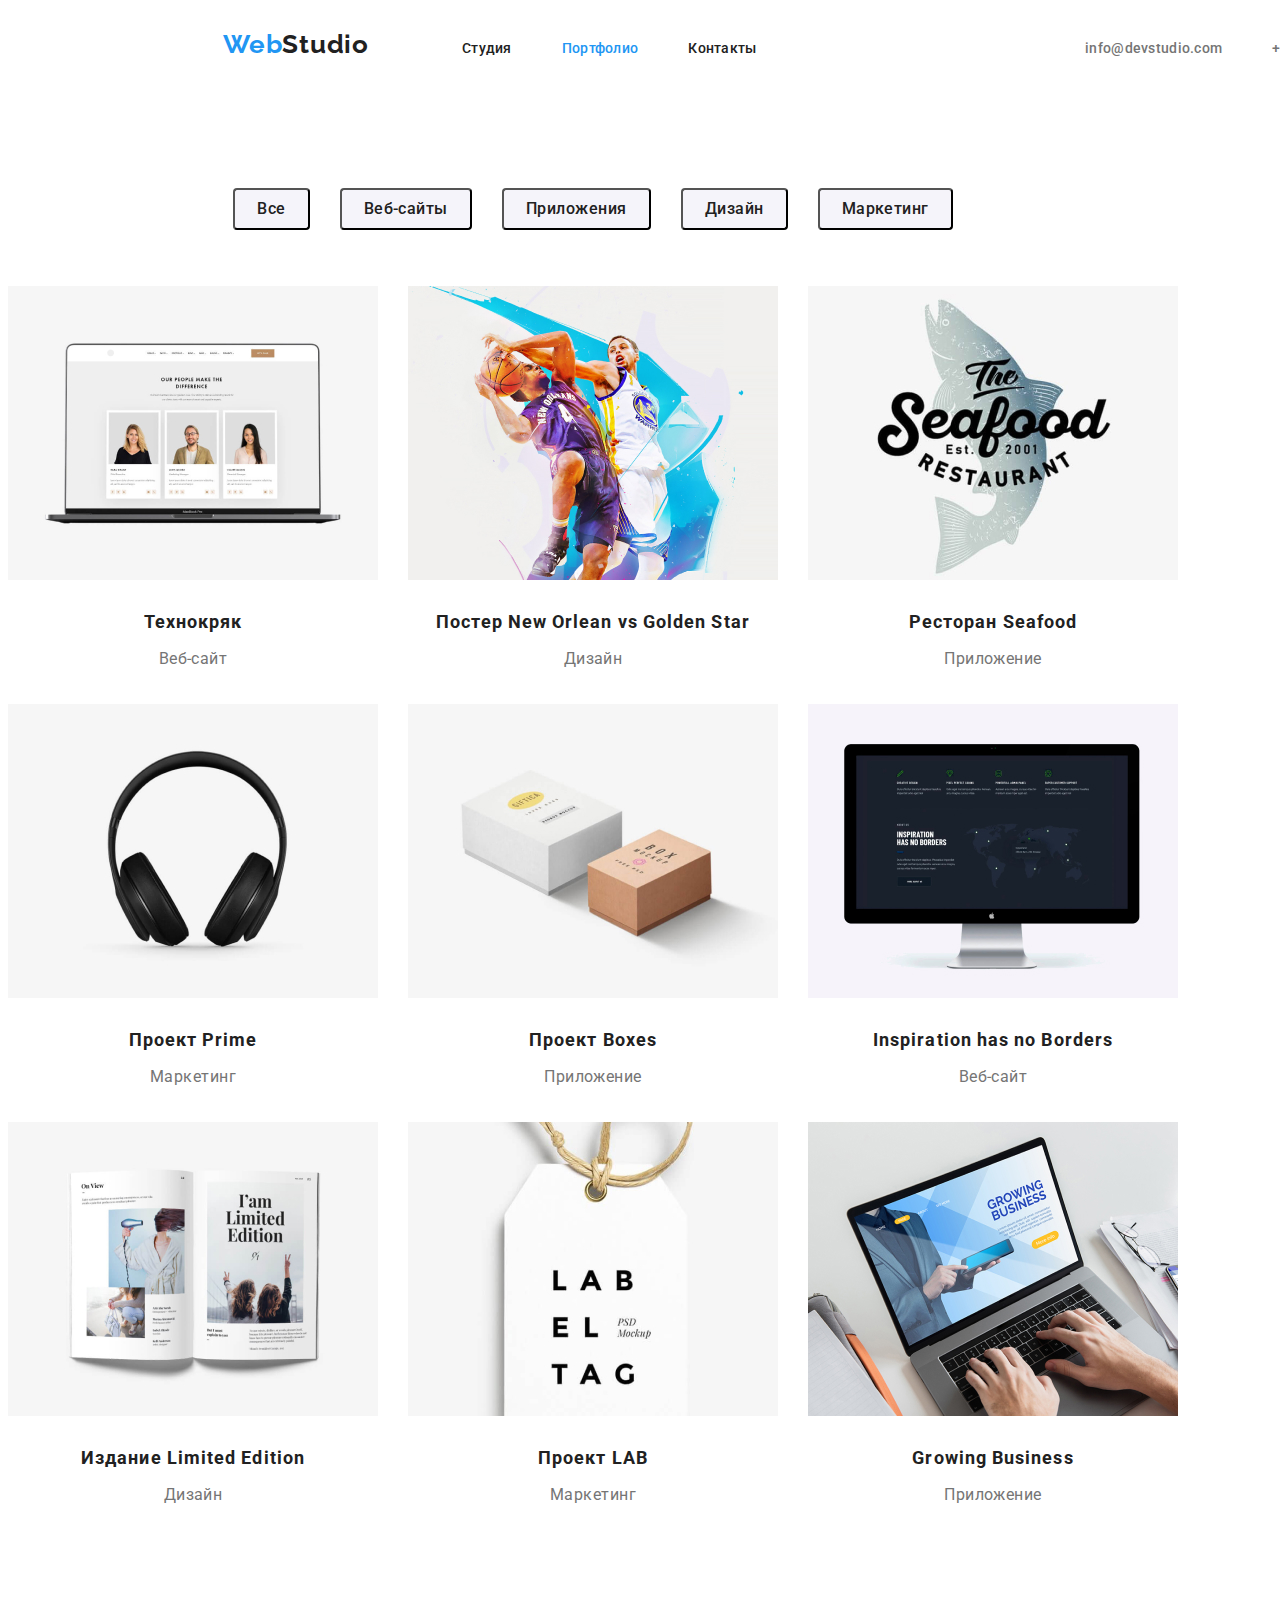
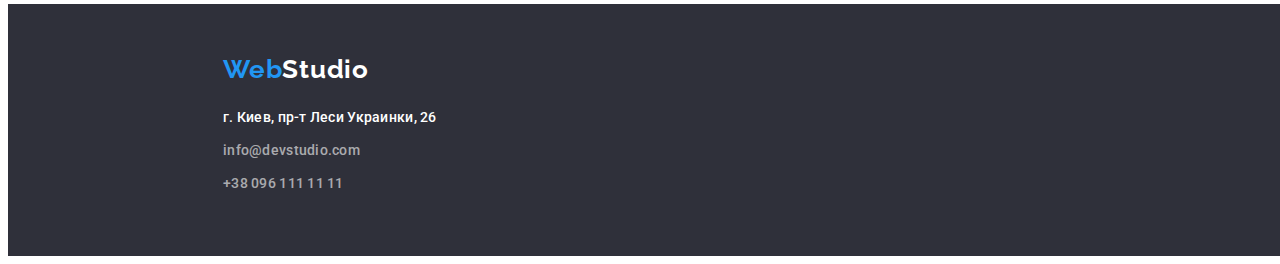
==== commit 6c236f2d: "projects (button)" ====
--- a/portfolio.html
+++ b/portfolio.html
@@ -34,11 +34,11 @@
         <section  class="section portfolio">
             <h2 class="section-title"></h2>
             <ul class="site-buttons list">                
-                <li><button type="button" class="button"><span>Все</span></button></li>
-                <li><button type="button" class="button"><span>Веб-сайты</span></button></li>
-                <li><button type="button" class="button"><span>Приложения</span></button></li>
-                <li><button type="button" class="button"><span>Дизайн</span></button></li>
-                <li><button type="button" class="button"><span>Маркетинг</span></button></li>
+                <li><button type="button" class="site-button"><span>Все</span></button></li>
+                <li><button type="button" class="site-button"><span>Веб-сайты</span></button></li>
+                <li><button type="button" class="site-button"><span>Приложения</span></button></li>
+                <li><button type="button" class="site-button"><span>Дизайн</span></button></li>
+                <li><button type="button" class="site-button"><span>Маркетинг</span></button></li>
             </ul>
             <ul>
                 <li class="section-card">
--- a/css/style.css
+++ b/css/style.css
@@ -429,8 +429,10 @@
 
 /* Чем мы занимаемcя */
  
-.site-buttons .button,
+.site-buttons .site-button,
 .site-buttons > span {
+    padding: 6px 22px;
+    border-radius: 4px;
     font-family: inherit;
     font-style: normal;
     font-weight: 500;
@@ -442,10 +444,11 @@
         
 }
 
- .site-buttons .button:hover,
- .site-buttons .button:focus {
+ .site-buttons .site-button:hover,
+ .site-buttons .site-button:focus {
     color: var(--primary-white-color);
     background-color: var(--blue-color);
+
     
 }
 .site-buttons {
@@ -499,13 +502,22 @@
     line-height: 1.875;
 }
 
-.portfolio ul{
+.portfolio ul {
     display: flex;
     flex-wrap: wrap;
-    justify-content: center;
+    justify-content: center;    
     width: 1170px;
 }
 
-.portfolio li + li {
+.portfolio .section-card {
     margin-left: 30px;
-}+    margin-bottom: 30px;
+}
+
+.portfolio .section-card:nth-child(3n+1) {
+    margin-left: 0px;
+}
+.portfolio .section-card:nth-last-child(-n+3) {
+    margin-bottom: 94px;
+}
+
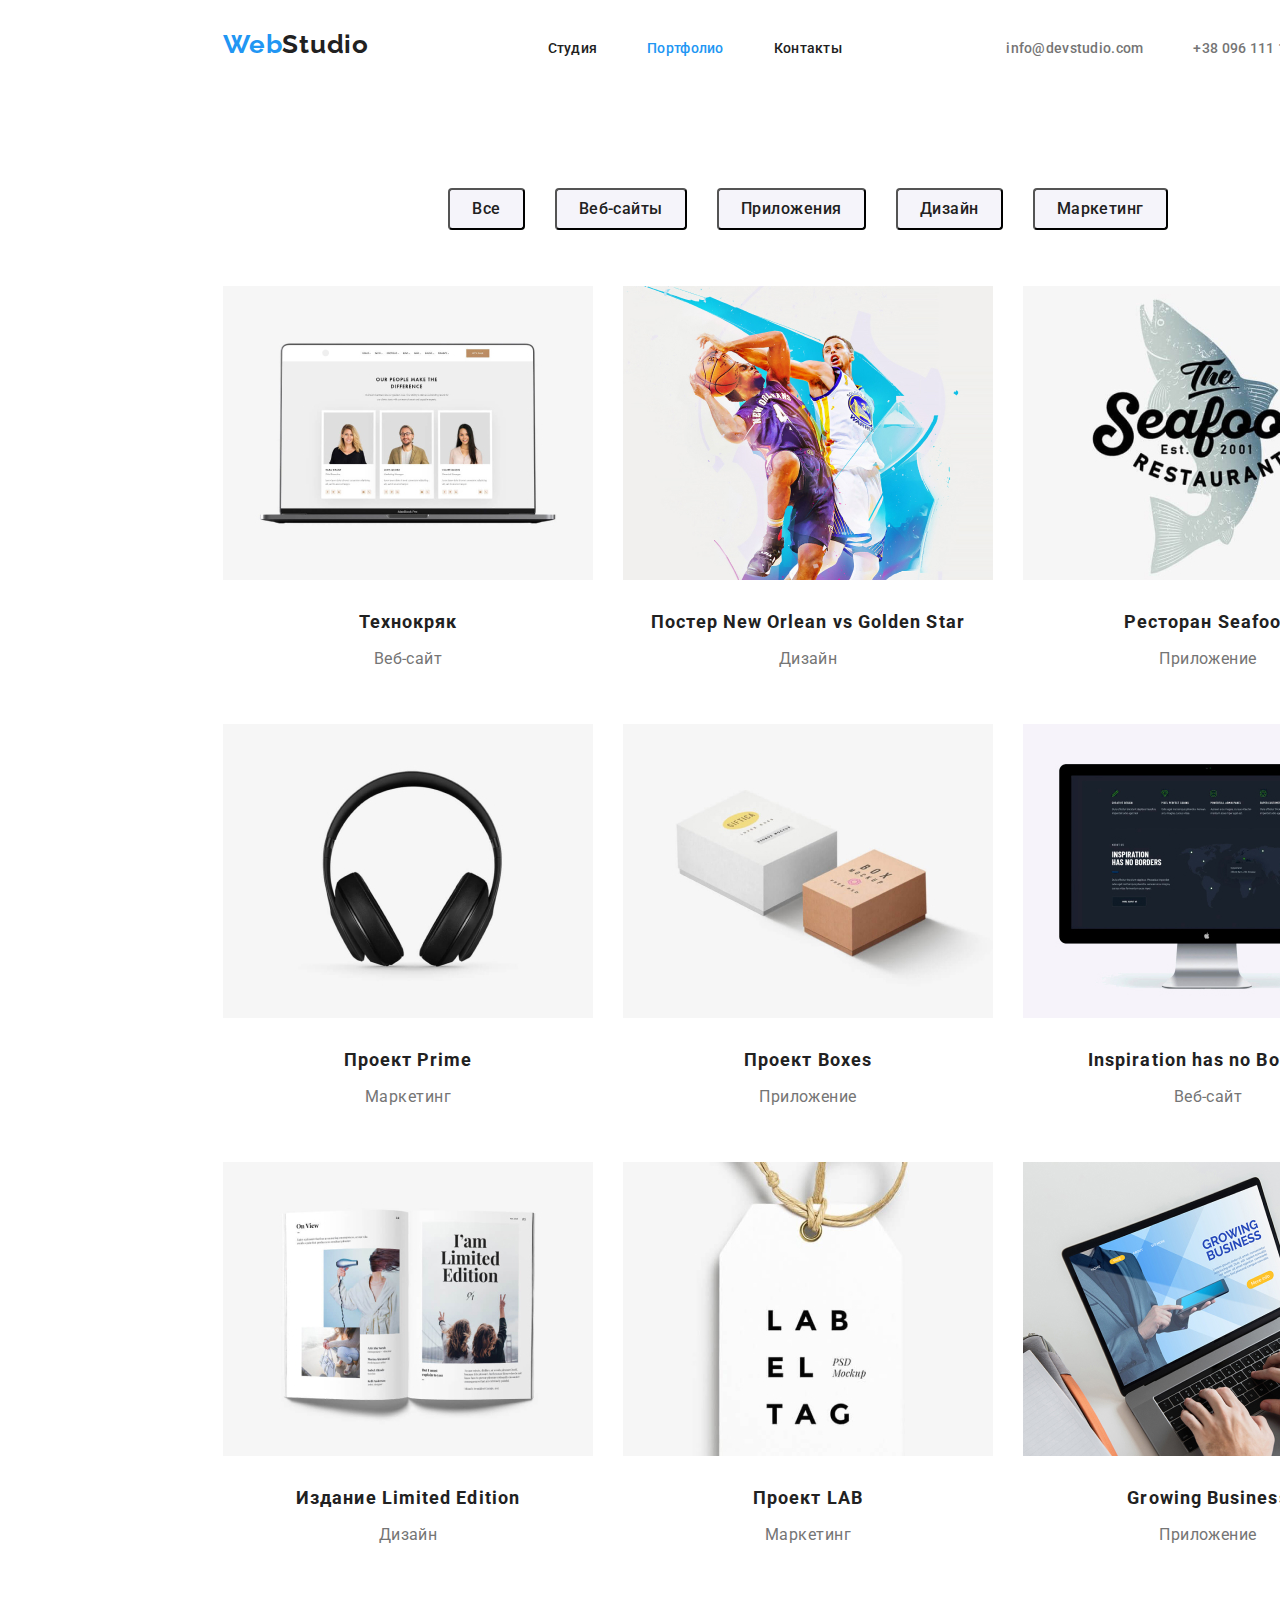
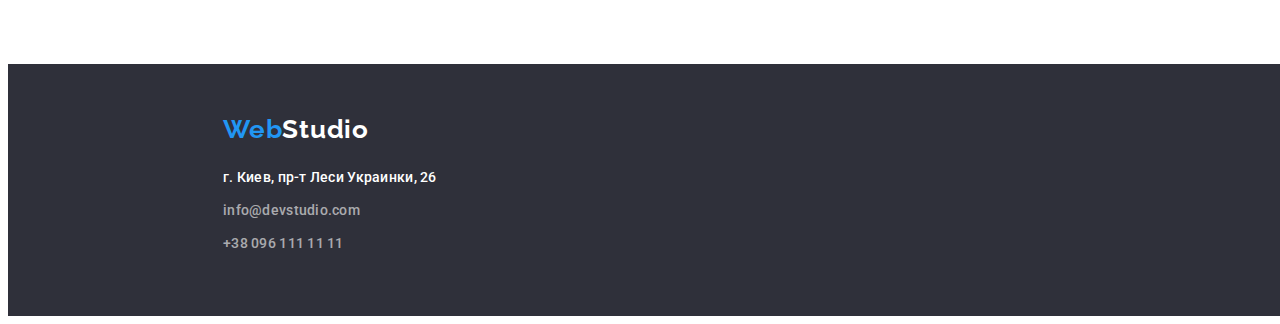
==== commit cc87586e: "fixed positions" ====
--- a/portfolio.html
+++ b/portfolio.html
@@ -11,7 +11,7 @@
 </head>
 <body>
     <!--Хедер-->
-    <header class="page-header">        
+    <header class="page-header portfolio">        
         <nav class="main-nav">
             <a class="logo" href=""><span class="logo-blue">Web</span><span class="logo-black">Studio</span></a>
             
@@ -29,7 +29,7 @@
         
 
     </header>
-    <main>
+    <main class="section-portfolio">
         <!--Портфолио-->
         <section  class="section portfolio">
             <h2 class="section-title"></h2>
--- a/css/style.css
+++ b/css/style.css
@@ -29,7 +29,7 @@
 
 html {
     box-sizing: border-box;
-   margin:0:
+    margin:0;
     padding: 0;
 }
 *,
@@ -173,6 +173,7 @@
 
 .hero-title {
     display: block;
+    margin-bottom: 30px;
     font-weight: 900;
     font-size: 44px;
     line-height: 1.364;
@@ -184,12 +185,12 @@
 
 .hero {  
   
-    display: box;
+    display: flex;
+    flex-direction: column;
     justify-content: center;
     width: 1600px;
     height: 900px;
-    padding-top: 200px;
-    padding-bottom: 200px;
+    
 
     background-color: var(--primary-black-color);
 }
@@ -197,22 +198,28 @@
 
 
 /*Button*/
-
-.button {
-    display: flexbox;
+/*
+.hero-button {
+    display: box;
     justify-content: center;
     margin-left: auto;
     margin-right: auto;
-    padding: 20px 40px;
+    padding: 10px 32px;
+    
     width: 200px;
     height: 50px;
+    
     border-radius: 4px;
-}
-
-.hero .button,
-.hero > span {
+}*/
+
+.hero-button {
+    display: box;
+    justify-content: center;
+    margin-left: auto;
+    margin-right: auto;
     font-family: inherit;
     font-style: normal;
+    text-align: center;     
     font-weight: 700;
     font-size: 16px;
     line-height: 1.875;
@@ -220,8 +227,7 @@
     color: var(--primary-white-color);
     background-color: var(--blue-color);
 
-    display: flexbox;
-    justify-content: center;
+    
     padding: 10px 32px;
     border-radius: 4px;
     
@@ -229,14 +235,14 @@
 }
 
 
-.hero .button:hover,
-.hero .button:focus {
-    color: var(--title-text-color);
+.hero-button:hover,
+.hero-button:focus {
+    color: var(--blue-color);
     background-color: var(--secondary--white-color);
 
     display: flexbox;
     justify-content: center;
-    padding: 20px 40px;
+    padding: 10px 32px;
     border-radius: 4px;
 }
 
@@ -426,8 +432,26 @@
 }
 
 /* Page-2*/
-
+.section-portfolio {
+    box-sizing: border-box;
+    display: flex;
+    justify-content: center;
+}
+/*Header*/
+.page-header .portfolio{
+    border-bottom: 1px solid  #ECECEC;
+}
 /* Чем мы занимаемcя */
+.section.portfolio {
+
+    display: flex;
+    flex-direction: column;
+    justify-content: center;
+    width: 1170px;
+    align-items: center;
+    /*height: 1360px;*/
+    
+}
  
 .site-buttons .site-button,
 .site-buttons > span {
@@ -461,6 +485,7 @@
 
 /*Buttons*/
 .site-buttons {
+    box-sizing: border-box;
     display: flex;
     justify-content: center;
     margin-top: 94px;
@@ -474,13 +499,7 @@
 
 /*Portfolio*/
 
-.section .portfolio {
-    display: box;
-    
-    width: 1170px;
-    /*height: 1360px;*/
-    
-}
+
 
 
 .section-title-progects {
@@ -498,6 +517,7 @@
 
 .section-progects-content{
     text-align: center;
+    padding-bottom: 20px;
     font-size: 16px;
     line-height: 1.875;
 }
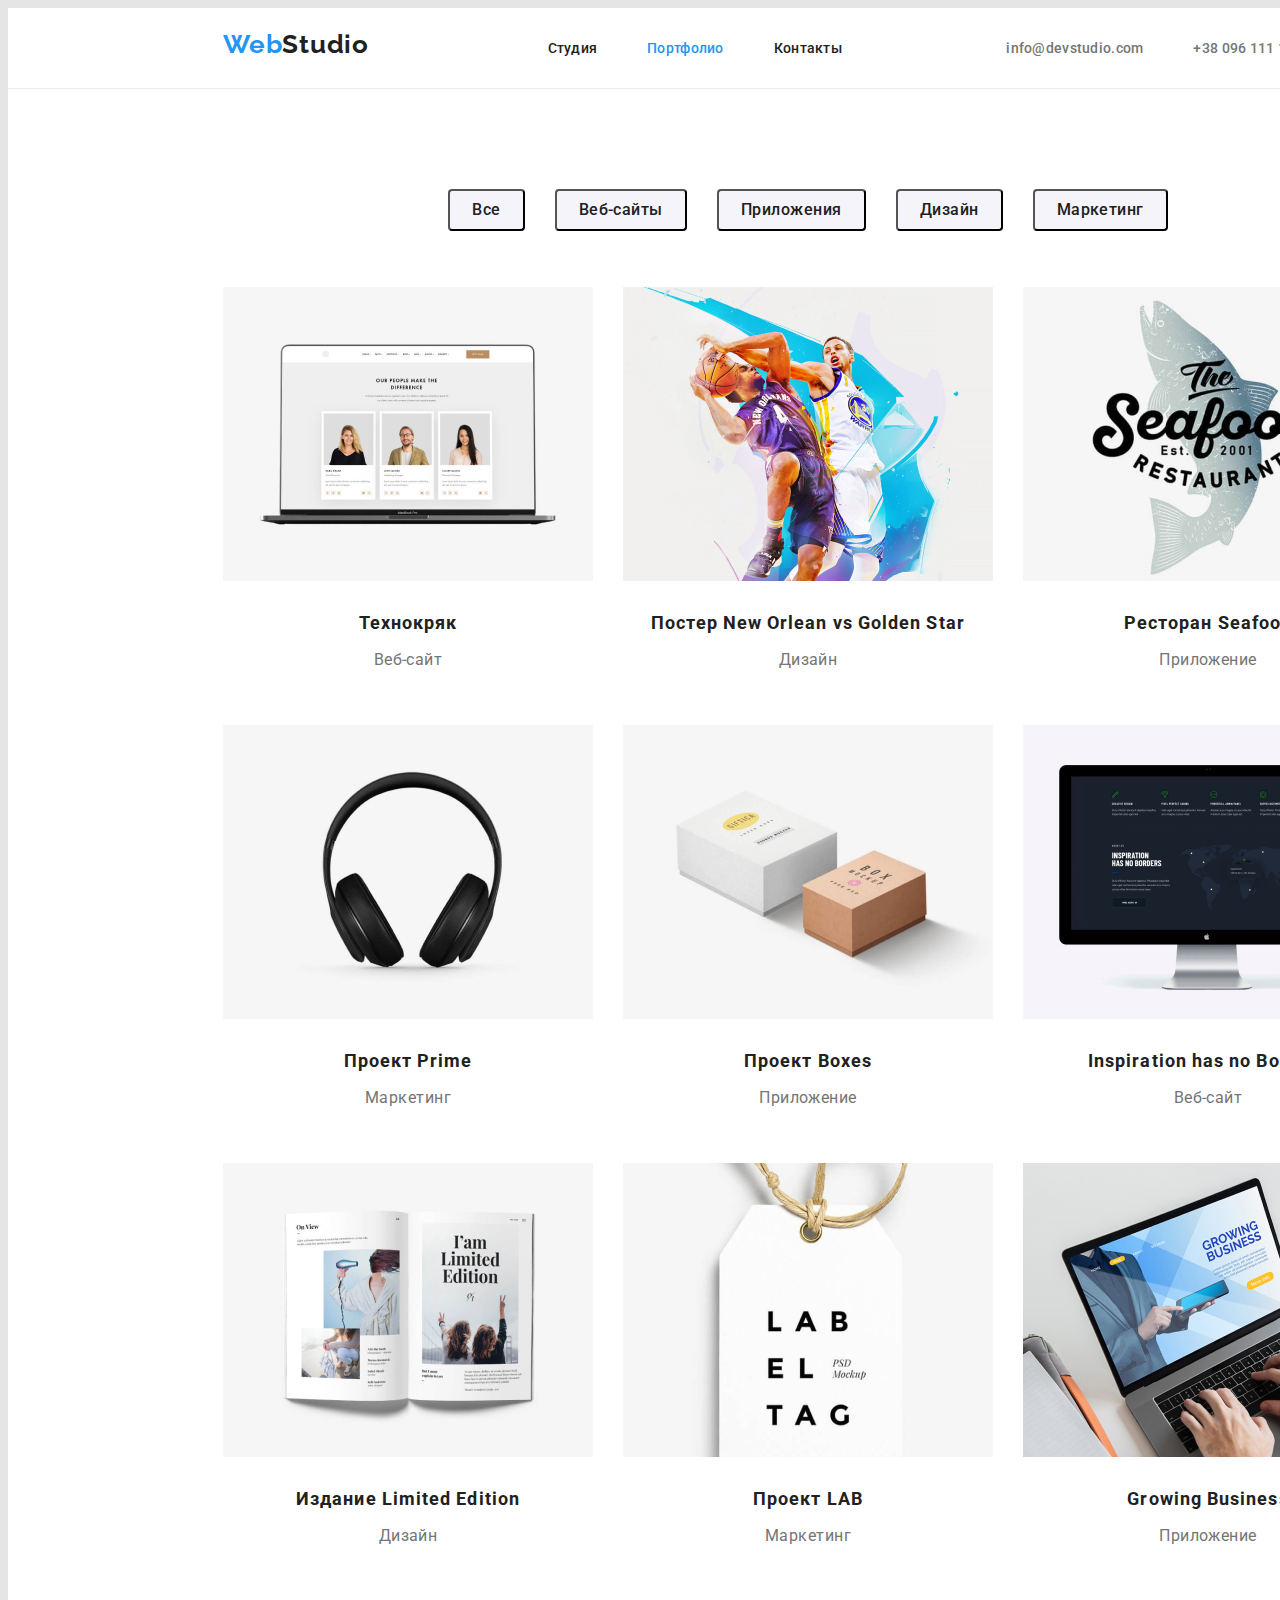
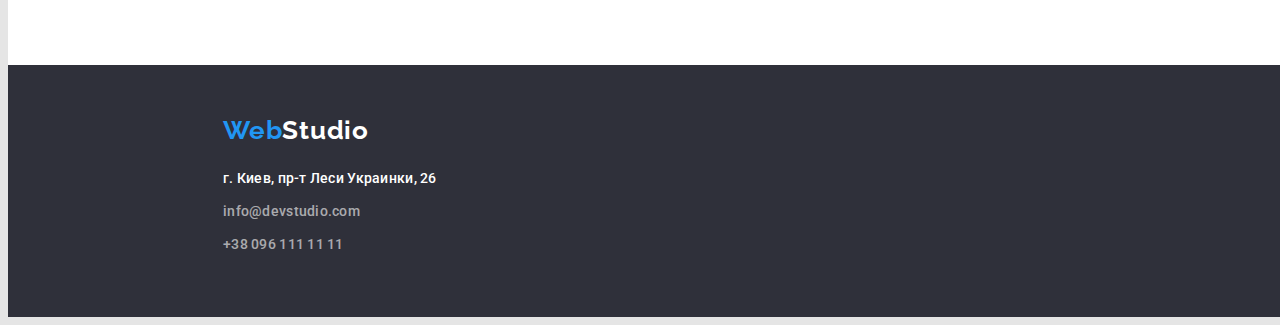
==== commit 12838d47: "after validation" ====
--- a/portfolio.html
+++ b/portfolio.html
@@ -32,7 +32,7 @@
     <main class="section-portfolio">
         <!--Портфолио-->
         <section  class="section portfolio">
-            <h2 class="section-title"></h2>
+            <!--<h2 class="section-title"></h2>-->
             <ul class="site-buttons list">                
                 <li><button type="button" class="site-button"><span>Все</span></button></li>
                 <li><button type="button" class="site-button"><span>Веб-сайты</span></button></li>
--- a/css/style.css
+++ b/css/style.css
@@ -29,8 +29,10 @@
 
 html {
     box-sizing: border-box;
+    width: 1600px;
     margin:0;
     padding: 0;
+    background-color: var(--third-white-color);
 }
 *,
 *::before,
@@ -438,7 +440,7 @@
     justify-content: center;
 }
 /*Header*/
-.page-header .portfolio{
+.page-header.portfolio{
     border-bottom: 1px solid  #ECECEC;
 }
 /* Чем мы занимаемcя */
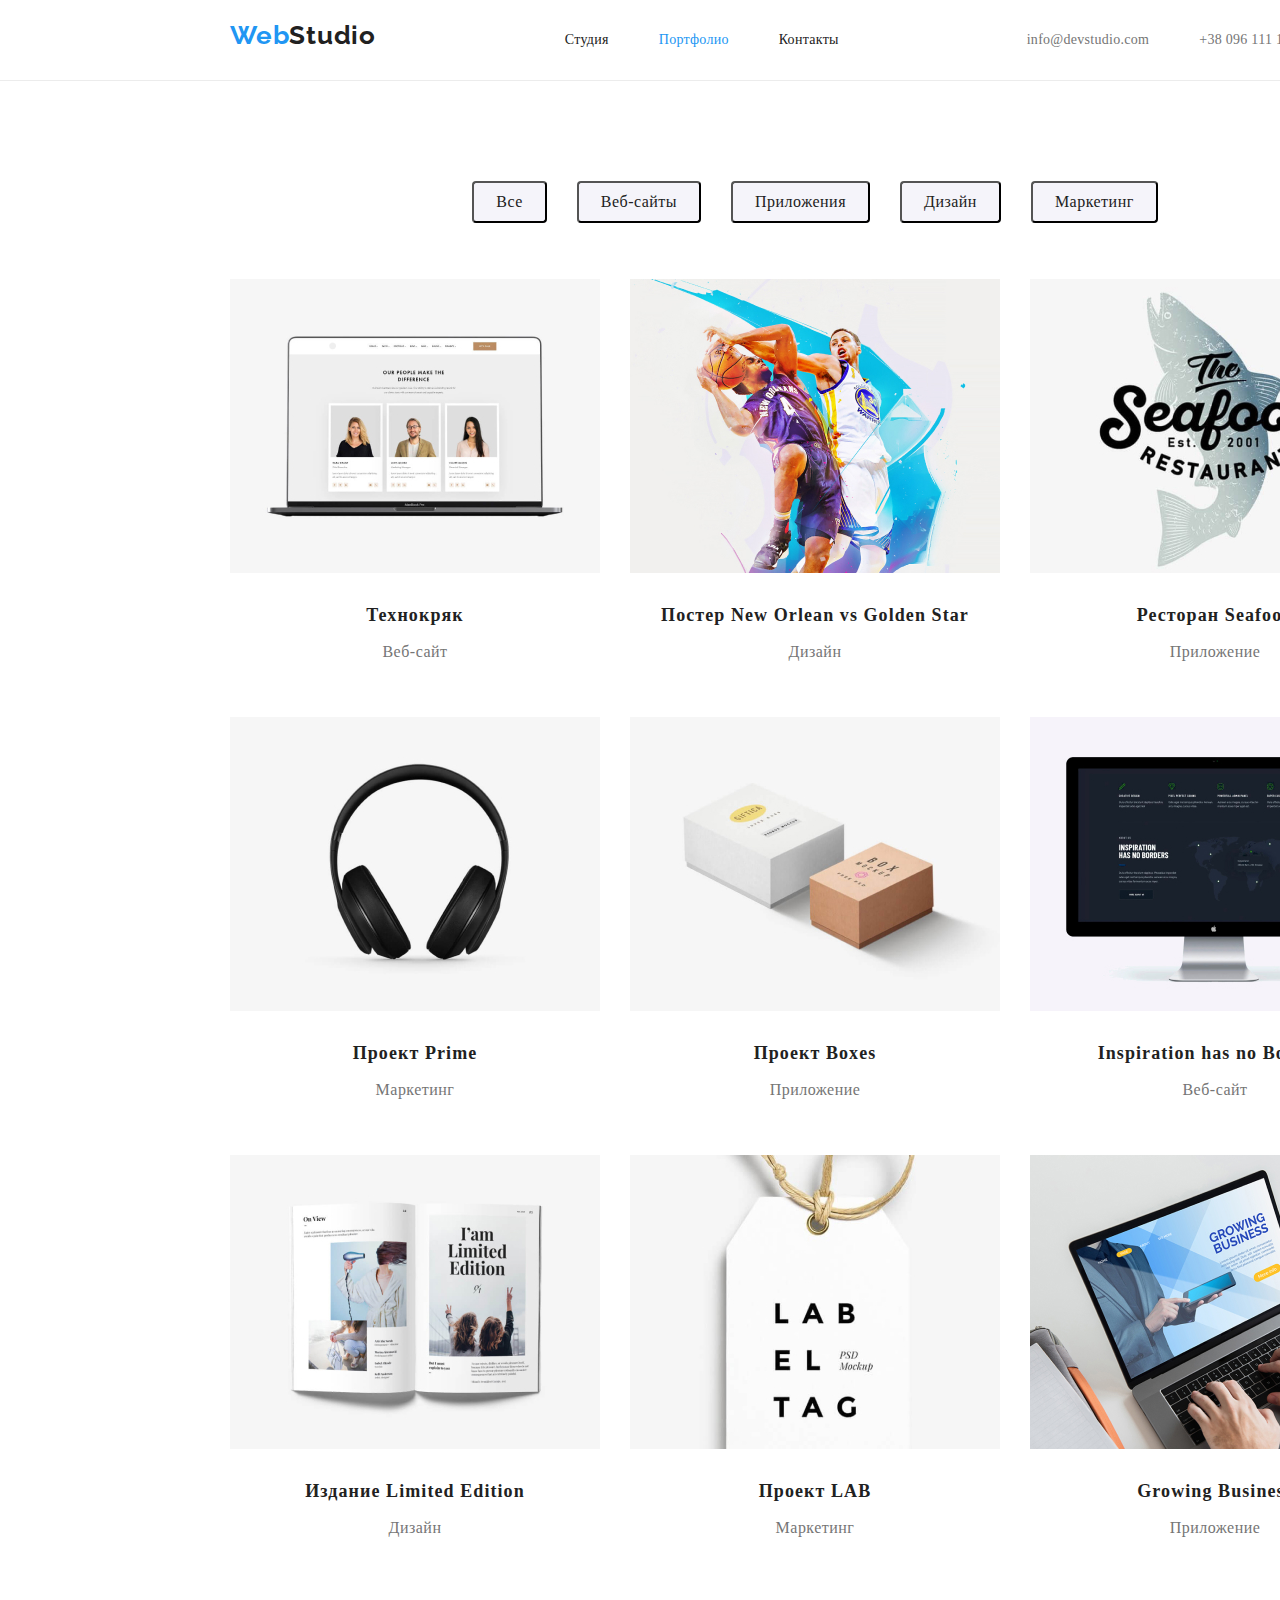
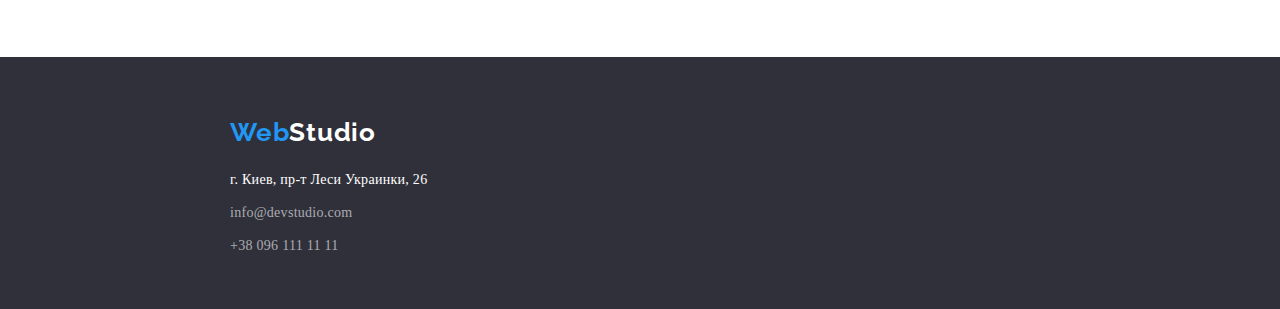
==== commit 3042828d: "fixed" ====
--- a/portfolio.html
+++ b/portfolio.html
@@ -1,123 +1,203 @@
 <!DOCTYPE html>
 <html lang="ru">
-<head>
-    <meta charset="UTF-8">
-    <meta name="viewport" content="width=device-width, initial-scale=1.0">
+  <head>
+    <meta charset="UTF-8" />
+    <meta name="viewport" content="width=device-width, initial-scale=1.0" />
     <title>HTML</title>
-    <link rel="preconnect" href="https://fonts.gstatic.com">
-    <link rel="preconnect" href="https://fonts.gstatic.com">
-    <link href="https://fonts.googleapis.com/css2?family=Raleway:wght@700&family=Roboto:wght@400;500;700;900&display=swap" rel="stylesheet">
-    <link rel="stylesheet" href="./css/style.css">    
-</head>
-<body>
+    <link rel="preconnect" href="https://fonts.gstatic.com" />
+    <link rel="preconnect" href="https://fonts.gstatic.com" />
+    <link
+      href="https://fonts.googleapis.com/css2?family=Raleway:wght@700&family=Roboto:wght@400;500;700;900&display=swap"
+      rel="stylesheet"
+    />
+    <link rel="stylesheet" href="./css/style.css" />
+  </head>
+  <body>
+    <div class="page">
     <!--Хедер-->
-    <header class="page-header portfolio">        
-        <nav class="main-nav">
-            <a class="logo" href=""><span class="logo-blue">Web</span><span class="logo-black">Studio</span></a>
-            
-            <ul class="site-nav list">                
-                <li class="item"><a href="./index.html" class="link">Студия</a></li>
-                <li class="item"><a href="" class="link current">Портфолио</a></li>
-                <li class="item"><a href="" class="link">Контакты</a></li>
-            </ul>
-
-            <ul class="auth-nav list">
-                <li class="item"><a href="info@devstudio.com"  class="link">info@devstudio.com</a></li>
-                <li class="item"><a href="tel:+380961111111"  class="link">+38 096 111 11 11</a></li>
-             </ul>
-        </nav>
+    <header class="page-header portfolio">
+        <div class="container">
+            <nav class="main-nav">
+                <a class="logo" href=""
+                  ><span class="logo-blue">Web</span
+                  ><span class="logo-black">Studio</span></a
+                >
         
-
+                <ul class="site-nav list">
+                  <li class="item"><a href="./index.html" class="link">Студия</a></li>
+                  <li class="item"><a href="" class="link current">Портфолио</a></li>
+                  <li class="item"><a href="" class="link">Контакты</a></li>
+                </ul>
+        
+                <ul class="auth-nav list">
+                  <li class="item">
+                    <a href="info@devstudio.com" class="link">info@devstudio.com</a>
+                  </li>
+                  <li class="item">
+                    <a href="tel:+380961111111" class="link">+38 096 111 11 11</a>
+                  </li>
+                </ul>
+              </nav>
+        </div>
+      
     </header>
     <main class="section-portfolio">
+      <div class="container">
         <!--Портфолио-->
-        <section  class="section portfolio">
-            <!--<h2 class="section-title"></h2>-->
-            <ul class="site-buttons list">                
-                <li><button type="button" class="site-button"><span>Все</span></button></li>
-                <li><button type="button" class="site-button"><span>Веб-сайты</span></button></li>
-                <li><button type="button" class="site-button"><span>Приложения</span></button></li>
-                <li><button type="button" class="site-button"><span>Дизайн</span></button></li>
-                <li><button type="button" class="site-button"><span>Маркетинг</span></button></li>
-            </ul>
-            <ul>
-                <li class="section-card">
-                    <img src="images/project-tehnokryak.jpg" alt="Технокряк" width="370">
-                   <div>
-                        <h3 class="section-title-progects">Технокряк</h3>
-                        <p class="section-progects-content">Веб-сайт</p>                        
-                    </div>
-                </li>
-                <li class="section-card">
-                    <img src="images/project-New-Orlean-vs-Golden-Star.jpg" alt="Постер New Orlean vs Golden Star" width="370">
-                   <div>
-                        <h3 class="section-title-progects">Постер New Orlean vs Golden Star</h3>
-                        <p class="section-progects-content">Дизайн</p>                       
-                    </div>
-                </li>
-                <li class="section-card">
-                    <img src="images/project-restoran-Seafood.jpg" alt="Ресторан Seafood" width="370">
-                   <div>
-                        <h3 class="section-title-progects">Ресторан Seafood</h3>
-                        <p class="section-progects-content">Приложение</p>                        
-                    </div>
-                </li>
-                <li class="section-card">
-                    <img src="images/project-Prime.jpg" alt="Проект Prime" width="370">
-                   <div>
-                        <h3 class="section-title-progects">Проект Prime</h3>
-                        <p class="section-progects-content">Маркетинг</p>                        
-                    </div>
-                </li>
-                <li class="section-card">
-                    <img src="images/project-Boxes.jpg" alt="Проект Boxes" width="370">
-                   <div>
-                        <h3 class="section-title-progects">Проект Boxes</h3>
-                        <p class="section-progects-content">Приложение</p>                        
-                    </div>
-                </li>
-                <li class="section-card">
-                    <img src="images/project-Inspiration-has-no-Borders.jpg" alt="Inspiration has no Borders" width="370">
-                   <div>
-                        <h3 class="section-title-progects">Inspiration has no Borders</h3>
-                        <p class="section-progects-content">Веб-сайт</p>                        
-                    </div>
-                </li>
-                <li class="section-card">
-                    <img src="images/project-izdanie-Limited-Edition.jpg" alt="Издание Limited Edition" width="370">
-                   <div>
-                        <h3 class="section-title-progects">Издание Limited Edition</h3>
-                        <p class="section-progects-content">Дизайн</p>                        
-                    </div>
-                </li>
-                <li class="section-card">
-                    <img src="images/project-LAB.jpg" alt="Проект LAB" width="370">
-                   <div>
-                        <h3 class="section-title-progects">Проект LAB</h3>
-                        <p class="section-progects-content">Маркетинг</p>                        
-                    </div>
-                </li>
-                <li class="section-card">
-                    <img src="images/project-Growing-Business.jpg" alt="Growing Business" width="370">
-                   <div>
-                        <h3 class="section-title-progects">Growing Business</h3>
-                        <p class="section-progects-content">Приложение</p>                        
-                    </div>
-                </li>
-            </ul>
-           
+        <section class="section portfolio">
+          <!--<h2 class="section-title"></h2>-->
+          <ul class="site-buttons list">
+            <li>
+              <button type="button" class="site-button">
+                <span>Все</span>
+              </button>
+            </li>
+            <li>
+              <button type="button" class="site-button">
+                <span>Веб-сайты</span>
+              </button>
+            </li>
+            <li>
+              <button type="button" class="site-button">
+                <span>Приложения</span>
+              </button>
+            </li>
+            <li>
+              <button type="button" class="site-button">
+                <span>Дизайн</span>
+              </button>
+            </li>
+            <li>
+              <button type="button" class="site-button">
+                <span>Маркетинг</span>
+              </button>
+            </li>
+          </ul>
+          <ul>
+            <li class="section-card">
+              <img
+                src="images/project-tehnokryak.jpg"
+                alt="Технокряк"
+                width="370"
+              />
+              <div>
+                <h3 class="section-title-progects">Технокряк</h3>
+                <p class="section-progects-content">Веб-сайт</p>
+              </div>
+            </li>
+            <li class="section-card">
+              <img
+                src="images/project-New-Orlean-vs-Golden-Star.jpg"
+                alt="Постер New Orlean vs Golden Star"
+                width="370"
+              />
+              <div>
+                <h3 class="section-title-progects">
+                  Постер New Orlean vs Golden Star
+                </h3>
+                <p class="section-progects-content">Дизайн</p>
+              </div>
+            </li>
+            <li class="section-card">
+              <img
+                src="images/project-restoran-Seafood.jpg"
+                alt="Ресторан Seafood"
+                width="370"
+              />
+              <div>
+                <h3 class="section-title-progects">Ресторан Seafood</h3>
+                <p class="section-progects-content">Приложение</p>
+              </div>
+            </li>
+            <li class="section-card">
+              <img
+                src="images/project-Prime.jpg"
+                alt="Проект Prime"
+                width="370"
+              />
+              <div>
+                <h3 class="section-title-progects">Проект Prime</h3>
+                <p class="section-progects-content">Маркетинг</p>
+              </div>
+            </li>
+            <li class="section-card">
+              <img
+                src="images/project-Boxes.jpg"
+                alt="Проект Boxes"
+                width="370"
+              />
+              <div>
+                <h3 class="section-title-progects">Проект Boxes</h3>
+                <p class="section-progects-content">Приложение</p>
+              </div>
+            </li>
+            <li class="section-card">
+              <img
+                src="images/project-Inspiration-has-no-Borders.jpg"
+                alt="Inspiration has no Borders"
+                width="370"
+              />
+              <div>
+                <h3 class="section-title-progects">
+                  Inspiration has no Borders
+                </h3>
+                <p class="section-progects-content">Веб-сайт</p>
+              </div>
+            </li>
+            <li class="section-card">
+              <img
+                src="images/project-izdanie-Limited-Edition.jpg"
+                alt="Издание Limited Edition"
+                width="370"
+              />
+              <div>
+                <h3 class="section-title-progects">Издание Limited Edition</h3>
+                <p class="section-progects-content">Дизайн</p>
+              </div>
+            </li>
+            <li class="section-card">
+              <img src="images/project-LAB.jpg" alt="Проект LAB" width="370" />
+              <div>
+                <h3 class="section-title-progects">Проект LAB</h3>
+                <p class="section-progects-content">Маркетинг</p>
+              </div>
+            </li>
+            <li class="section-card">
+              <img
+                src="images/project-Growing-Business.jpg"
+                alt="Growing Business"
+                width="370"
+              />
+              <div>
+                <h3 class="section-title-progects">Growing Business</h3>
+                <p class="section-progects-content">Приложение</p>
+              </div>
+            </li>
+          </ul>
         </section>
+      </div>
     </main>
     <!--Подвал-->
     <footer class="page-footer">
-        <a class="logo" href=""><span class="logo-blue">Web</span><span class="logo-white">Studio</span></a>
-        <address>
+        <div class="container">
+            <a class="logo" href=""
+            ><span class="logo-blue">Web</span
+            ><span class="logo-white">Studio</span></a>
+          <address>
             <ul class="footer list">
-                 <li><a href="" class="address-link">г. Киев, пр-т Леси Украинки, 26</a></li>                    
-                <li><a href="info@devstudio.com" class="link">info@devstudio.com</a></li>
-                <li><a href="tel:+380961111111" class="link">+38 096 111 11 11</a></li>
+              <li>
+                <a href="" class="address-link">г. Киев, пр-т Леси Украинки, 26</a>
+              </li>
+              <li>
+                <a href="info@devstudio.com" class="link">info@devstudio.com</a>
+              </li>
+              <li>
+                <a href="tel:+380961111111" class="link">+38 096 111 11 11</a>
+              </li>
             </ul>
-        </address>
+          </address>
+        </div>   
     </footer>
-</body>
-</html>+    </div>
+  </body>
+</html>
--- a/css/style.css
+++ b/css/style.css
@@ -29,11 +29,16 @@
 
 html {
     box-sizing: border-box;
-    width: 1600px;
+    
     margin:0;
     padding: 0;
     background-color: var(--third-white-color);
 }
+.page {
+    width: 1600px;
+    background-color: var(--primary-white-color);
+}
+
 *,
 *::before,
 *::after {
@@ -64,15 +69,14 @@
 }
 
 body {
-    width: 1600px;
-
-    font-family: 'Roboto', 'Roboto Condensed', 'Merriweather Sans', 'Arial', 'Helvetica', 'Tahoma', sans-serif;
+    margin: 0;
     font-weight: normal;
     letter-spacing: 0.03em;
     color: var(--primary-text-color);
-    background-color: var(--primary-white-color);
-    
-}
+    
+    
+}
+
 
 .page-header {
     display: flexbox;
@@ -114,9 +118,9 @@
 
 .main-nav {
     display: flex;
-    align-items: baseline;    
+    align-items: baseline; /*   
     margin-left: 215px;
-    margin-right: 215px;    
+    margin-right: 215px;   */ 
 }
 
 .site-nav {
@@ -171,6 +175,21 @@
     color: var(--blue-color);
 }
 
+/*Container*/
+.container {
+    
+    justify-content: center;
+    align-items: baseline;
+      
+    margin-left: 215px;
+    margin-right: 215px; 
+    /*
+    outline: 1px solid black;
+    */
+    width: 1200px;
+    padding-left: 15px;
+    padding-right: 15px;
+}
 /* Hero */
 
 .hero-title {
@@ -249,14 +268,16 @@
 }
 
 /* Features */
-.feature-list {
+.container .feature-list {
     display: flex;
     flex-wrap: wrap;
     width: 1600px;
     margin-top: 94px;
     margin-bottom: 94px;
+    /*
     margin-left: 215px;
     margin-right: 215px;
+    */
 }
 
 .features .card {
@@ -387,7 +408,7 @@
 
 section .card {
     padding-top: 30px;
-    padding-bottom: 30px;
+    padding-bottom: 30px;    
     background-color: var(--primary-white-color);
 }
 
@@ -399,7 +420,7 @@
  
 .page-footer .logo {
     display: block;
-    padding-top: 50px;
+    padding-top: 60px;
     padding-bottom: 20px;
 }
 
@@ -414,13 +435,13 @@
     display: block;
     margin-top: 9px;
 }
-
+/*
 .page-footer .logo,
 .page-footer .footer {
     margin-left: 215px;
  
  }
- 
+ */
  
 .footer .address-link {
     color: var(--primary-white-color);
@@ -435,8 +456,7 @@
 
 /* Page-2*/
 .section-portfolio {
-    box-sizing: border-box;
-    display: flex;
+    display: block;
     justify-content: center;
 }
 /*Header*/
@@ -487,7 +507,6 @@
 
 /*Buttons*/
 .site-buttons {
-    box-sizing: border-box;
     display: flex;
     justify-content: center;
     margin-top: 94px;
